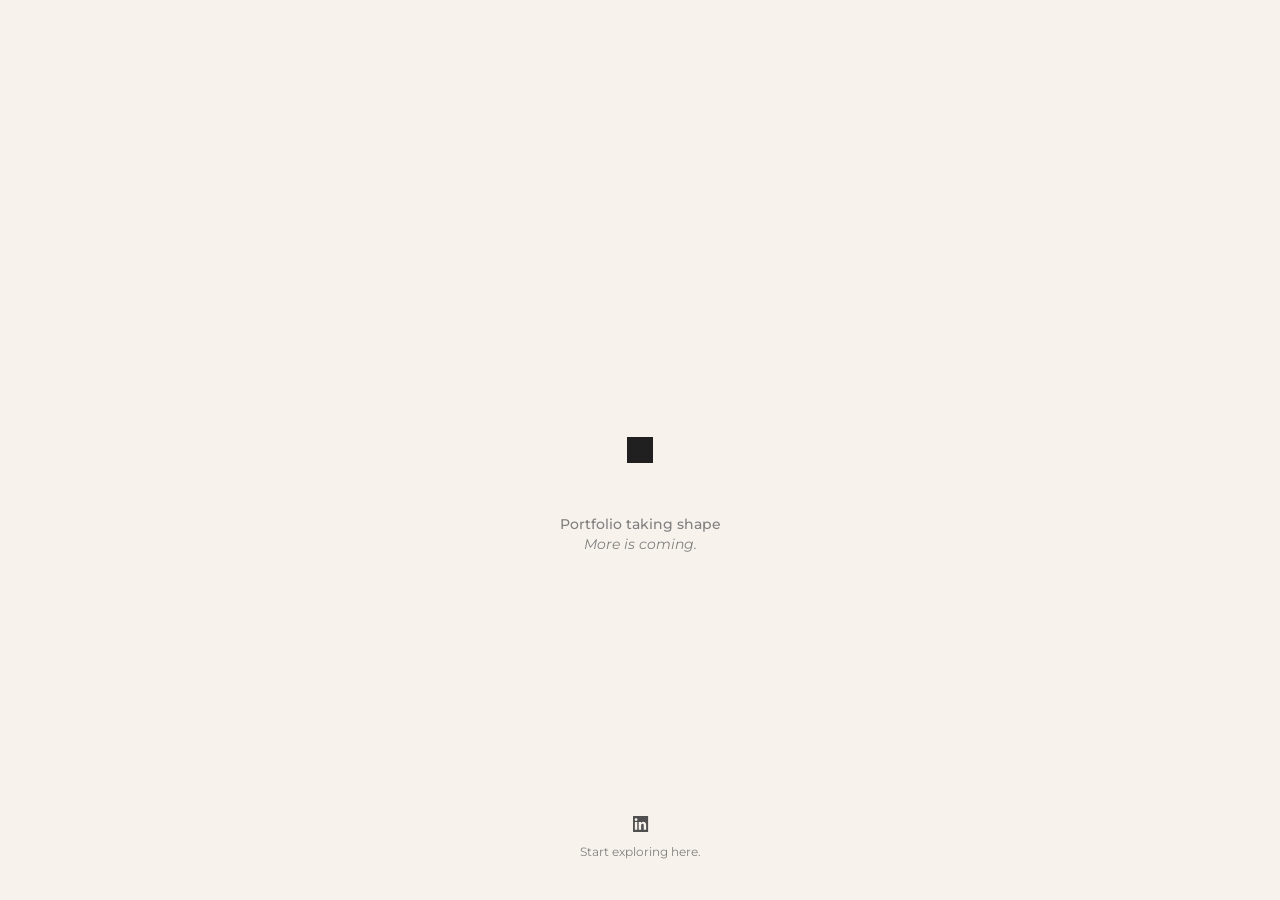
==== index.html @ 5f3ec380 "Add Google Fonts Montserrat link to coming-soon page" ====
<!doctype html>
<html lang="en">
  <head>
    <meta charset="UTF-8" />
    <meta name="viewport" content="width=device-width, initial-scale=1.0, viewport-fit=cover" />
    <meta name="theme-color" content="#f7f2ec" />
    <title>Julian Munoz</title>
    <link rel="preconnect" href="https://fonts.googleapis.com" />
    <link rel="preconnect" href="https://fonts.gstatic.com" crossorigin />
    <link
      href="https://fonts.googleapis.com/css2?family=Montserrat:ital,wght@0,400;0,500;1,400&display=swap"
      rel="stylesheet"
    />
    <link rel="icon" type="image/svg+xml" href="./assets/favicon.svg" />
    <link rel="stylesheet" href="./css/global.css" />
  </head>
  <body>
    <main class="viewport-grid" aria-label="Uploading portfolio screen">
      <section class="main-container">
        <div class="main">
          <div class="header-logo-jm-wrap">
            <img
              class="header-logo-jm"
              src="https://www.figma.com/api/mcp/asset/66b431b1-030f-46b2-b648-1cd11be5d9a1"
              alt="JM logo"
              width="80"
              height="80"
            />
            <span class="header-logo-jm-square" aria-hidden="true"></span>
          </div>
          <div class="status-text" aria-live="polite">
            <p class="status-text__primary">Portfolio taking shape</p>
            <p class="status-text__secondary">More is coming.</p>
          </div>
          <div class="cta" aria-label="Secondary call to action">
            <a
              class="button-icon-final"
              href="https://www.linkedin.com/in/jemunozhi/"
              target="_blank"
              rel="noopener noreferrer"
              data-tone="default"
              data-size="small"
              data-state="enabled"
              aria-label="Open LinkedIn profile"
            >
              <span class="button-icon-final__state-layer">
                <span class="button-icon-final__icon" aria-hidden="true">
                  <img
                    class="button-icon-final__icon-image button-icon-final__icon-image--default-dark"
                    src="./assets/social-icon_linkedin.svg"
                    alt=""
                  />
                  <img
                    class="button-icon-final__icon-image button-icon-final__icon-image--default-light"
                    src="./assets/social-icon_linkedin.svg"
                    alt=""
                  />
                  <img
                    class="button-icon-final__icon-image button-icon-final__icon-image--small-dark"
                    src="./assets/social-icon_linkedin.svg"
                    alt=""
                  />
                  <img
                    class="button-icon-final__icon-image button-icon-final__icon-image--small-light"
                    src="./assets/social-icon_linkedin.svg"
                    alt=""
                  />
                </span>
              </span>
            </a>
            <p class="cta__caption">Start exploring here.</p>
          </div>
        </div>
      </section>
    </main>
  </body>
</html>
---- css/global.css ----
:root {
  /* Figma tokens */
  /* color/background/surface/default/default */
  --color-background-surface-default-default: #f7f2ec;
  /* color/content/text/default/default */
  --color-content-text-default-default: #202020;
  /* color/content/text/default/subtle */
  --color-content-text-default-subtle: #808080;
  /* color/content/icon/default/knockout */
  --color-content-icon-default-knockout: #ffffff;

  /* viewport/typography/body/default/small/default/* */
  --viewport-typography-body-default-small-default-font-family: "Montserrat";
  --viewport-typography-body-default-small-default-font-weight: 400;
  --viewport-typography-body-default-small-default-font-size: 14px;
  --viewport-typography-body-default-small-default-line-height: 20px;
  --viewport-typography-body-default-small-default-letter-spacing: 0;

  /* spacing tokens */
  --spacing-4: 4px;
  --spacing-8: 8px;
  --spacing-24: 24px;
  --spacing-40: 40px;

  /* border tokens */
  --border-radii-full: 1000px;
  --border-radii-2xs: 8px;
  --border-radii-4xs: 4px;
  --border-weight-medium: 2px;
}

* {
  box-sizing: border-box;
}

html,
body {
  margin: 0;
  height: 100%;
  min-height: 100%;
  overflow-x: hidden;
  overflow-y: auto;
  overscroll-behavior-y: auto;
  background: var(--color-background-surface-default-default);
}

.viewport-grid {
  min-height: 100vh;
  min-height: 100dvh;
  display: flex;
  flex-direction: column;
  align-items: flex-start;
  background: var(--color-background-surface-default-default);
}

.main-container {
  width: 100%;
  height: 100vh;
  height: 100dvh;
  min-height: 100vh;
  min-height: 100dvh;
  display: flex;
  align-items: flex-start;
  justify-content: center;
  padding-inline: var(--spacing-40);
  overflow: clip;
}

.main {
  position: relative;
  min-width: 0;
  flex: 1 0 0;
  height: 100%;
  overflow: clip;
}

.header-logo-jm-wrap {
  position: absolute;
  top: 50%;
  left: 50%;
  width: 80px;
  height: 80px;
  transform: translate(-50%, -50%);
}

.header-logo-jm {
  width: 80px;
  height: 80px;
  display: block;
  opacity: 1;
  transform: scale(1);
  transition: opacity 180ms ease, transform 180ms ease;
  transform-origin: center;
  animation:
    logo-intro 700ms ease-out 0s both,
    logo-forms-to-hover 180ms ease 2.8s forwards;
}

.header-logo-jm-square {
  position: absolute;
  inset: 33.33%;
  background: var(--color-content-text-default-default);
  opacity: 0;
  transform: scale(0.6);
  transition: opacity 180ms ease, transform 180ms ease;
  transform-origin: center;
  animation:
    logo-square-to-hover 180ms ease 2.8s forwards,
    caret-blink 1s steps(1, end) 2980ms infinite;
}

@keyframes logo-intro {
  0% {
    transform: scale(0.35);
    opacity: 1;
  }

  100% {
    transform: scale(1);
    opacity: 1;
  }
}

@keyframes caret-blink {
  0%,
  49% {
    opacity: 1;
  }

  50%,
  100% {
    opacity: 0;
  }
}

@keyframes logo-forms-to-hover {
  0% {
    opacity: 1;
    transform: scale(1);
  }

  100% {
    opacity: 0;
    transform: scale(0.6);
  }
}

@keyframes logo-square-to-hover {
  0% {
    opacity: 0;
    transform: scale(0.6);
  }

  100% {
    opacity: 1;
    transform: scale(1);
  }
}

.status-text {
  position: absolute;
  top: calc(50% + 40px + var(--spacing-24));
  left: 50%;
  text-align: center;
  color: var(--color-content-text-default-subtle);
  white-space: nowrap;
  opacity: 0;
  transform: translateX(-50%) scale(0.96);
  transform-origin: center;
  animation: text-intro 280ms ease-out 700ms both;
}

.status-text__primary,
.status-text__secondary {
  margin: 0;
  font-family: var(--viewport-typography-body-default-small-default-font-family), sans-serif;
  font-size: var(--viewport-typography-body-default-small-default-font-size);
  line-height: var(--viewport-typography-body-default-small-default-line-height);
  letter-spacing: var(--viewport-typography-body-default-small-default-letter-spacing);
}

.status-text__primary {
  font-weight: 500;
}

.status-text__secondary {
  font-weight: var(--viewport-typography-body-default-small-default-font-weight);
  font-style: italic;
}

.cta {
  position: absolute;
  left: 50%;
  bottom: 40px;
  display: flex;
  flex-direction: column;
  align-items: center;
  gap: var(--spacing-8);
  border-radius: var(--border-radii-2xs);
  opacity: 0;
  transform: translate(-50%, 8px);
  animation: cta-intro 360ms ease-out 4980ms both;
}

.cta__caption {
  margin: 0;
  color: var(--color-content-text-default-subtle);
  font-family: var(--viewport-typography-body-default-small-default-font-family), sans-serif;
  font-weight: 400;
  font-size: 12px;
  line-height: 16px;
  letter-spacing: 0;
  text-align: center;
  white-space: nowrap;
}

.button-icon-final {
  position: relative;
  display: flex;
  flex-direction: column;
  align-items: flex-start;
  border: 0;
  border-radius: var(--border-radii-full);
  background: transparent;
  overflow: hidden;
  padding: 0;
  cursor: pointer;
}

.button-icon-final__state-layer {
  display: flex;
  align-items: center;
  justify-content: center;
}

.button-icon-final[data-size="default"] .button-icon-final__state-layer {
  padding: var(--spacing-4);
}

.button-icon-final[data-size="small"] .button-icon-final__state-layer {
  padding: var(--spacing-4);
}

.button-icon-final__icon {
  position: relative;
  display: block;
  flex-shrink: 0;
}

.button-icon-final[data-size="default"] .button-icon-final__icon {
  width: 34px;
  height: 34px;
}

.button-icon-final[data-size="small"] .button-icon-final__icon {
  width: 16px;
  height: 16px;
}

.button-icon-final__icon-image {
  position: absolute;
  inset: 0;
  width: 100%;
  height: 100%;
  display: none;
}

.button-icon-final:is([data-state="pressed"], [data-state="active"], [data-state="enabled"]:active)
  .button-icon-final__icon-image {
  /* social-icon_linkedin.svg base fill is dark (#505050), force knockout in pressed state */
  filter: brightness(0) saturate(100%) invert(100%);
}

.button-icon-final[data-tone="default"]:is([data-state="active"], [data-state="pressed"]) {
  background: #3e3d3b;
}

.button-icon-final[data-tone="inverse"]:is([data-state="active"], [data-state="pressed"]) {
  background: #fff;
}

.button-icon-final:is([data-state="disabled"], :disabled, [aria-disabled="true"]) {
  opacity: 0.2;
  cursor: default;
  pointer-events: none;
}

.button-icon-final[data-tone="default"][data-state="hovered"] .button-icon-final__state-layer {
  background: rgb(32 32 32 / 8%);
}

.button-icon-final[data-tone="default"][data-state="focused"] .button-icon-final__state-layer {
  background: rgb(32 32 32 / 12%);
}

.button-icon-final[data-tone="inverse"][data-state="hovered"] .button-icon-final__state-layer {
  background: rgb(207 207 207 / 8%);
}

.button-icon-final[data-tone="inverse"][data-state="focused"] .button-icon-final__state-layer {
  background: rgb(207 207 207 / 12%);
}

.button-icon-final[data-state="enabled"][data-tone="default"]:hover .button-icon-final__state-layer {
  background: rgb(32 32 32 / 8%);
}

.button-icon-final[data-state="enabled"][data-tone="default"]:focus-visible .button-icon-final__state-layer {
  background: rgb(32 32 32 / 12%);
}

.button-icon-final[data-state="enabled"][data-tone="inverse"]:hover .button-icon-final__state-layer {
  background: rgb(207 207 207 / 8%);
}

.button-icon-final[data-state="enabled"][data-tone="inverse"]:focus-visible .button-icon-final__state-layer {
  background: rgb(207 207 207 / 12%);
}

.button-icon-final[data-tone="default"][data-state="focused"][data-size="default"] {
  border: var(--border-weight-medium) solid #707070;
}

.button-icon-final[data-tone="inverse"][data-state="focused"][data-size="default"] {
  border: var(--border-weight-medium) solid #fff;
}

.button-icon-final[data-tone="default"][data-state="focused"][data-size="small"] {
  border: 1.5px solid #707070;
}

.button-icon-final[data-tone="inverse"][data-state="focused"][data-size="small"] {
  border: 1.5px solid #fff;
}

.button-icon-final[data-state="enabled"][data-tone="default"][data-size="default"]:focus-visible {
  border: var(--border-weight-medium) solid #707070;
}

.button-icon-final[data-state="enabled"][data-tone="inverse"][data-size="default"]:focus-visible {
  border: var(--border-weight-medium) solid #fff;
}

.button-icon-final[data-state="enabled"][data-tone="default"][data-size="small"]:focus-visible {
  border: 1.5px solid #707070;
}

.button-icon-final[data-state="enabled"][data-tone="inverse"][data-size="small"]:focus-visible {
  border: 1.5px solid #fff;
}

.button-icon-final[data-state="enabled"][data-tone="default"]:active {
  background: #3e3d3b;
}

.button-icon-final[data-state="enabled"][data-tone="inverse"]:active {
  background: #fff;
}

.button-icon-final[data-size="default"]:is(
    [data-tone="default"][data-state="enabled"],
    [data-tone="default"][data-state="hovered"],
    [data-tone="default"][data-state="focused"],
    [data-tone="default"][data-state="disabled"],
    [data-tone="inverse"][data-state="active"],
    [data-tone="inverse"][data-state="pressed"]
  )
  .button-icon-final__icon-image--default-dark {
  display: block;
}

.button-icon-final[data-size="default"]:is(
    [data-tone="default"][data-state="active"],
    [data-tone="default"][data-state="pressed"],
    [data-tone="inverse"][data-state="enabled"],
    [data-tone="inverse"][data-state="hovered"],
    [data-tone="inverse"][data-state="focused"],
    [data-tone="inverse"][data-state="disabled"]
  )
  .button-icon-final__icon-image--default-light {
  display: block;
}

.button-icon-final[data-size="small"]:is(
    [data-tone="default"][data-state="enabled"],
    [data-tone="default"][data-state="hovered"],
    [data-tone="default"][data-state="focused"],
    [data-tone="default"][data-state="disabled"],
    [data-tone="inverse"][data-state="active"],
    [data-tone="inverse"][data-state="pressed"]
  )
  .button-icon-final__icon-image--small-dark {
  display: block;
}

.button-icon-final[data-size="small"]:is(
    [data-tone="default"][data-state="active"],
    [data-tone="default"][data-state="pressed"],
    [data-tone="inverse"][data-state="enabled"],
    [data-tone="inverse"][data-state="hovered"],
    [data-tone="inverse"][data-state="focused"],
    [data-tone="inverse"][data-state="disabled"]
  )
  .button-icon-final__icon-image--small-light {
  display: block;
}

.button-icon-final[data-state="enabled"][data-size="default"][data-tone="default"]:active .button-icon-final__icon-image--default-dark,
.button-icon-final[data-state="enabled"][data-size="default"][data-tone="inverse"]:active .button-icon-final__icon-image--default-light,
.button-icon-final[data-state="enabled"][data-size="small"][data-tone="default"]:active .button-icon-final__icon-image--small-dark,
.button-icon-final[data-state="enabled"][data-size="small"][data-tone="inverse"]:active .button-icon-final__icon-image--small-light {
  display: none;
}

.button-icon-final[data-state="enabled"][data-size="default"][data-tone="default"]:active .button-icon-final__icon-image--default-light,
.button-icon-final[data-state="enabled"][data-size="default"][data-tone="inverse"]:active .button-icon-final__icon-image--default-dark,
.button-icon-final[data-state="enabled"][data-size="small"][data-tone="default"]:active .button-icon-final__icon-image--small-light,
.button-icon-final[data-state="enabled"][data-size="small"][data-tone="inverse"]:active .button-icon-final__icon-image--small-dark {
  display: block;
}

.ellipsis {
  display: none;
}

.ellipsis span {
  opacity: 0;
  animation: ellipsis-dot 1.2s infinite;
}

.ellipsis span:nth-child(1) {
  animation-delay: 0s;
}

.ellipsis span:nth-child(2) {
  animation-delay: 0.2s;
}

.ellipsis span:nth-child(3) {
  animation-delay: 0.4s;
}

@keyframes ellipsis-dot {
  0%,
  20% {
    opacity: 0;
  }

  40%,
  100% {
    opacity: 1;
  }
}

@keyframes text-intro {
  0% {
    opacity: 0;
    transform: translateX(-50%) scale(0.96);
  }

  100% {
    opacity: 1;
    transform: translateX(-50%) scale(1);
  }
}

@keyframes cta-intro {
  0% {
    opacity: 0;
    transform: translate(-50%, 8px);
  }

  100% {
    opacity: 1;
    transform: translate(-50%, 0);
  }
}

/* laptop (1439px - 1240px) */
@media (min-width: 1240px) and (max-width: 1439px) {
  .main-container {
    padding-inline: 36px;
  }
}

/* tablet-lg (1239px - 905px) */
@media (min-width: 905px) and (max-width: 1239px) {
  .main-container {
    padding-inline: 32px;
  }
}

/* tablet-sm (904px - 600px) */
@media (min-width: 600px) and (max-width: 904px) {
  .main-container {
    padding-inline: 24px;
  }
}

/* mobile (599px - 0px) */
@media (max-width: 599px) {
  .main-container {
    padding-inline: 16px;
  }

  .status-text {
    font-size: 13px;
    line-height: 18px;
  }
}
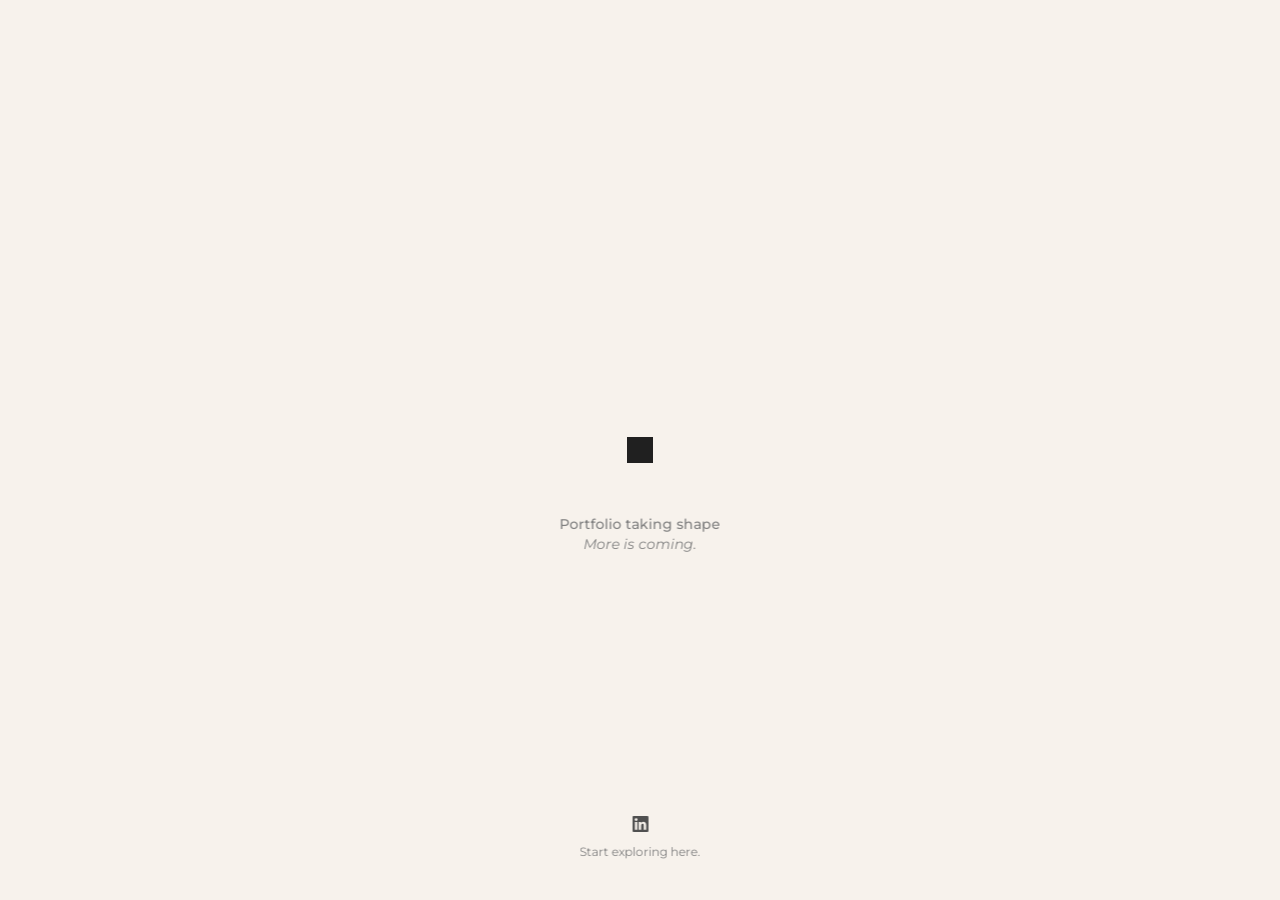
==== commit 076ba59a: "fix text jumping" ====
--- a/index.html
+++ b/index.html
@@ -8,7 +8,7 @@
     <link rel="preconnect" href="https://fonts.googleapis.com" />
     <link rel="preconnect" href="https://fonts.gstatic.com" crossorigin />
     <link
-      href="https://fonts.googleapis.com/css2?family=Montserrat:ital,wght@0,400;0,500;1,400&display=swap"
+      href="https://fonts.googleapis.com/css2?family=Montserrat:ital,wght@0,400;0,500;1,400&display=block"
       rel="stylesheet"
     />
     <link rel="icon" type="image/svg+xml" href="./assets/favicon.svg" />
--- a/css/global.css
+++ b/css/global.css
@@ -165,8 +165,9 @@
   color: var(--color-content-text-default-subtle);
   white-space: nowrap;
   opacity: 0;
-  transform: translateX(-50%) scale(0.96);
+  transform: translateX(-50%) scale(1);
   transform-origin: center;
+  will-change: transform, opacity;
   animation: text-intro 280ms ease-out 700ms both;
 }
 
@@ -198,7 +199,8 @@
   gap: var(--spacing-8);
   border-radius: var(--border-radii-2xs);
   opacity: 0;
-  transform: translate(-50%, 8px);
+  transform: translate(-50%, 0);
+  will-change: transform, opacity;
   animation: cta-intro 360ms ease-out 4980ms both;
 }
 
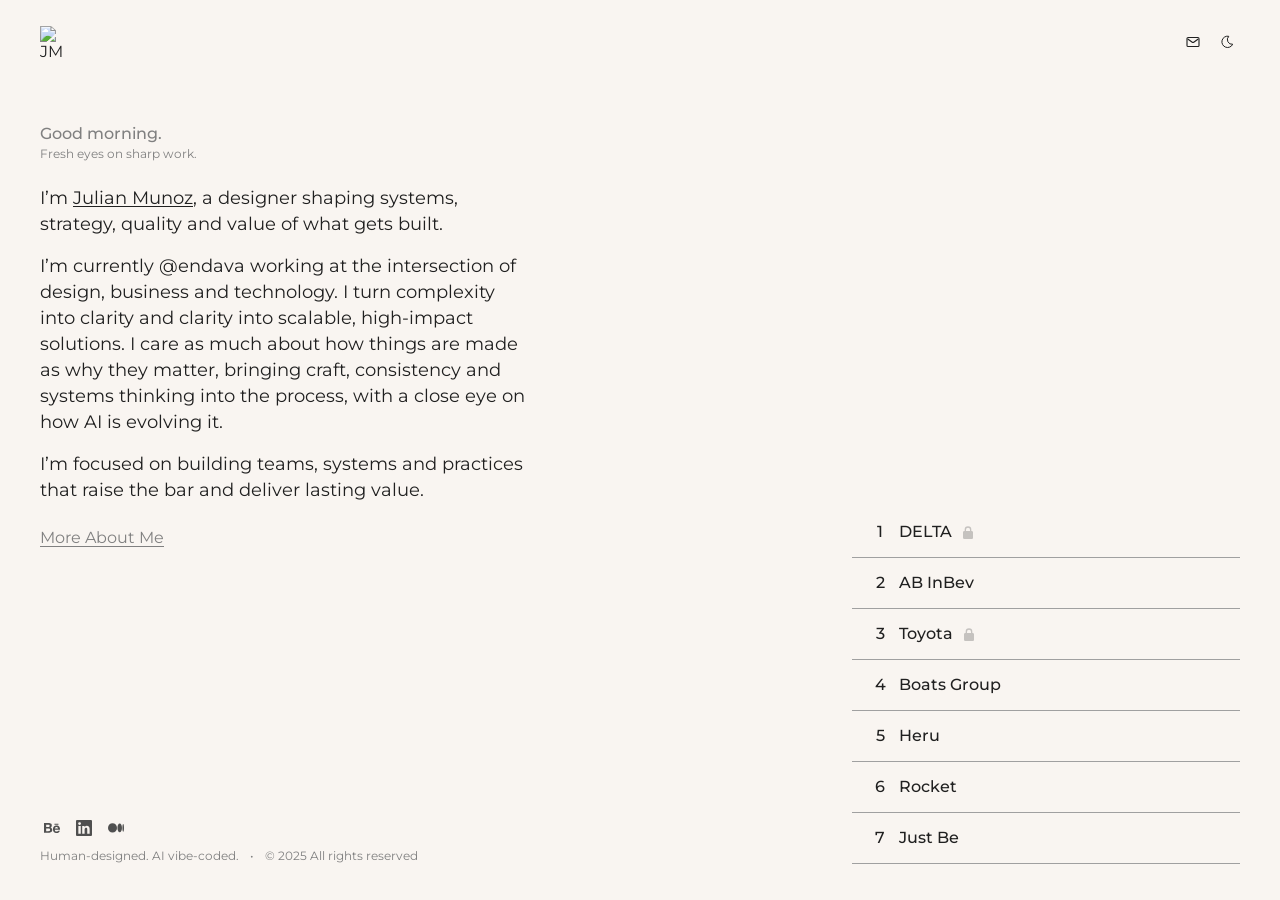
==== commit 8bd5a4b9: "Refine homepage project-item states and Delta hover interaction" ====
--- a/index.html
+++ b/index.html
@@ -3,75 +3,127 @@
   <head>
     <meta charset="UTF-8" />
     <meta name="viewport" content="width=device-width, initial-scale=1.0, viewport-fit=cover" />
-    <meta name="theme-color" content="#f7f2ec" />
+    <meta name="theme-color" content="#f9f5f1" />
     <title>Julian Munoz</title>
     <link rel="preconnect" href="https://fonts.googleapis.com" />
     <link rel="preconnect" href="https://fonts.gstatic.com" crossorigin />
     <link
-      href="https://fonts.googleapis.com/css2?family=Montserrat:ital,wght@0,400;0,500;1,400&display=block"
+      href="https://fonts.googleapis.com/css2?family=Montserrat:ital,wght@0,400;0,500;1,400&display=swap"
       rel="stylesheet"
     />
     <link rel="icon" type="image/svg+xml" href="./assets/favicon.svg" />
     <link rel="stylesheet" href="./css/global.css" />
+    <link rel="stylesheet" href="./css/home.css" />
   </head>
-  <body>
-    <main class="viewport-grid" aria-label="Uploading portfolio screen">
-      <section class="main-container">
-        <div class="main">
-          <div class="header-logo-jm-wrap">
+  <body class="home-body">
+    <main class="home-page" aria-label="Portfolio homepage">
+      <section class="home-shell">
+        <header class="home-header" aria-label="Main header">
+          <a class="home-brand" href="./index.html" aria-label="Julian Munoz home">
             <img
-              class="header-logo-jm"
-              src="https://www.figma.com/api/mcp/asset/66b431b1-030f-46b2-b648-1cd11be5d9a1"
+              class="home-brand__logo"
+              src="https://www.figma.com/api/mcp/asset/d47eb65e-fcda-479e-8f67-1a8ba6a85bde"
               alt="JM logo"
-              width="80"
-              height="80"
+              width="32"
+              height="32"
             />
-            <span class="header-logo-jm-square" aria-hidden="true"></span>
+          </a>
+          <div class="home-header__actions" aria-label="Quick actions">
+            <button class="icon-button icon-button--mail" type="button" aria-label="Email">
+              <svg viewBox="0 0 24 24" fill="none" aria-hidden="true">
+                <path
+                  d="M4 7.5A1.5 1.5 0 0 1 5.5 6h13A1.5 1.5 0 0 1 20 7.5v9A1.5 1.5 0 0 1 18.5 18h-13A1.5 1.5 0 0 1 4 16.5v-9Z"
+                  stroke="currentColor"
+                  stroke-width="1.5"
+                />
+                <path
+                  d="m5 8 6.03 4.26a1.67 1.67 0 0 0 1.94 0L19 8"
+                  stroke="currentColor"
+                  stroke-width="1.5"
+                />
+              </svg>
+            </button>
+            <button class="icon-button icon-button--theme" type="button" aria-label="Theme">
+              <svg viewBox="0 0 24 24" fill="none" aria-hidden="true">
+                <path
+                  d="M14.64 3.45a8.5 8.5 0 1 0 5.91 11.91A7 7 0 0 1 14.64 3.45Z"
+                  stroke="currentColor"
+                  stroke-width="1.5"
+                />
+              </svg>
+            </button>
           </div>
-          <div class="status-text" aria-live="polite">
-            <p class="status-text__primary">Portfolio taking shape</p>
-            <p class="status-text__secondary">More is coming.</p>
-          </div>
-          <div class="cta" aria-label="Secondary call to action">
-            <a
-              class="button-icon-final"
-              href="https://www.linkedin.com/in/jemunozhi/"
-              target="_blank"
-              rel="noopener noreferrer"
-              data-tone="default"
-              data-size="small"
-              data-state="enabled"
-              aria-label="Open LinkedIn profile"
-            >
-              <span class="button-icon-final__state-layer">
-                <span class="button-icon-final__icon" aria-hidden="true">
-                  <img
-                    class="button-icon-final__icon-image button-icon-final__icon-image--default-dark"
-                    src="./assets/social-icon_linkedin.svg"
-                    alt=""
-                  />
-                  <img
-                    class="button-icon-final__icon-image button-icon-final__icon-image--default-light"
-                    src="./assets/social-icon_linkedin.svg"
-                    alt=""
-                  />
-                  <img
-                    class="button-icon-final__icon-image button-icon-final__icon-image--small-dark"
-                    src="./assets/social-icon_linkedin.svg"
-                    alt=""
-                  />
-                  <img
-                    class="button-icon-final__icon-image button-icon-final__icon-image--small-light"
-                    src="./assets/social-icon_linkedin.svg"
-                    alt=""
-                  />
-                </span>
-              </span>
-            </a>
-            <p class="cta__caption">Start exploring here.</p>
-          </div>
+        </header>
+
+        <div class="home-grid">
+          <section class="home-about" aria-label="About Julian Munoz">
+            <div class="greeting-message">
+              <p class="greeting-message__title">Good morning.</p>
+              <p class="greeting-message__subtitle">Fresh eyes on sharp work.</p>
+            </div>
+
+            <div class="home-description">
+              <p>
+                I’m <span class="home-description__name">Julian Munoz</span>, a designer shaping systems,
+                strategy, quality and value of what gets built.
+              </p>
+              <p>
+                I’m currently @endava working at the intersection of design, business and technology. I turn
+                complexity into clarity and clarity into scalable, high-impact solutions. I care as much about how
+                things are made as why they matter, bringing craft, consistency and systems thinking into the process,
+                with a close eye on how AI is evolving it.
+              </p>
+              <p>
+                I’m focused on building teams, systems and practices that raise the bar and deliver lasting value.
+              </p>
+            </div>
+
+            <a class="more-about-link" href="#" aria-label="More about me">More About Me</a>
+          </section>
+
+          <section class="home-projects" aria-label="Case studies">
+            <ol class="project-list" id="project-list"></ol>
+          </section>
+
+          <footer class="home-footer" aria-label="Footer">
+            <div class="home-footer__icons" aria-label="Social links">
+              <a
+                class="icon-button icon-button--social"
+                href="https://www.behance.net/jemunozhi"
+                aria-label="Behance"
+                target="_blank"
+                rel="noopener noreferrer"
+              >
+                <img src="./assets/images/home/social-icon_behance.svg" alt="" aria-hidden="true" />
+              </a>
+
+              <a
+                class="icon-button icon-button--social"
+                href="https://www.linkedin.com/in/jemunozhi/"
+                aria-label="LinkedIn"
+                target="_blank"
+                rel="noopener noreferrer"
+              >
+                <img src="./assets/images/home/social-icon_linkedin.svg" alt="" aria-hidden="true" />
+              </a>
+
+              <a
+                class="icon-button icon-button--social"
+                href="https://medium.com/@jemunozhi"
+                aria-label="Medium"
+                target="_blank"
+                rel="noopener noreferrer"
+              >
+                <img src="./assets/images/home/social-icon_medium.svg" alt="" aria-hidden="true" />
+              </a>
+            </div>
+
+            <p class="home-footer__meta">Human-designed. AI vibe-coded. <span aria-hidden="true">•</span> © 2025 All rights reserved</p>
+          </footer>
         </div>
       </section>
     </main>
+    <script src="./data/projects.js"></script>
+    <script src="./js/home.js"></script>
   </body>
 </html>
--- a/css/home.css
+++ b/css/home.css
@@ -0,0 +1,511 @@
+:root {
+  --color-background-container-default-default: #f9f5f1;
+  --color-border-default-default-subtle: #a0a0a0;
+  --color-content-icon-default-default: #202020;
+  --color-content-icon-default-subtle: #505050;
+
+  --spacing-12: 12px;
+  --spacing-16: 16px;
+  --spacing-32: 32px;
+
+  --viewport-typography-body-default-medium-prominent-font-family: "Montserrat";
+  --viewport-typography-body-default-medium-prominent-font-weight: 500;
+  --viewport-typography-body-default-medium-prominent-font-size: 16px;
+  --viewport-typography-body-default-medium-prominent-line-height: 24px;
+  --viewport-typography-body-default-medium-prominent-letter-spacing: 0;
+
+  --viewport-typography-body-default-medium-default-font-family: "Montserrat";
+  --viewport-typography-body-default-medium-default-font-weight: 400;
+  --viewport-typography-body-default-medium-default-font-size: 16px;
+  --viewport-typography-body-default-medium-default-line-height: 24px;
+  --viewport-typography-body-default-medium-default-letter-spacing: 0;
+
+  --viewport-typography-body-default-large-default-font-family: "Montserrat";
+  --viewport-typography-body-default-large-default-font-weight: 400;
+  --viewport-typography-body-default-large-default-font-size: 18px;
+  --viewport-typography-body-default-large-default-line-height: 26px;
+  --viewport-typography-body-default-large-default-letter-spacing: 0;
+
+  --viewport-typography-label-medium-default-font-family: "Montserrat";
+  --viewport-typography-label-medium-default-font-weight: 400;
+  --viewport-typography-label-medium-default-font-size: 12px;
+  --viewport-typography-label-medium-default-line-height: 16px;
+  --viewport-typography-label-medium-default-letter-spacing: 0;
+
+  --viewport-typography-caption-medium-default-font-family: "Montserrat";
+  --viewport-typography-caption-medium-default-font-weight: 400;
+  --viewport-typography-caption-medium-default-font-size: 12px;
+  --viewport-typography-caption-medium-default-line-height: 16px;
+  --viewport-typography-caption-medium-default-letter-spacing: 0;
+}
+
+.home-body {
+  margin: 0;
+  min-height: 100vh;
+  position: relative;
+  isolation: isolate;
+  background: var(--color-background-container-default-default);
+  color: var(--color-content-text-default-default);
+  font-family: var(--viewport-typography-body-default-medium-default-font-family), sans-serif;
+}
+
+.home-page {
+  position: relative;
+  z-index: 1;
+  width: 100%;
+  min-height: 100vh;
+  background: transparent;
+}
+
+.home-shell {
+  display: flex;
+  flex-direction: column;
+  gap: var(--spacing-16);
+  width: 100%;
+  min-height: 100vh;
+  height: auto;
+  padding: var(--spacing-16) var(--spacing-40) 0;
+  overflow: visible;
+}
+
+.home-header {
+  display: flex;
+  align-items: center;
+  justify-content: space-between;
+  width: 100%;
+  padding-block: var(--spacing-12);
+}
+
+.home-brand {
+  display: inline-flex;
+  width: 32px;
+  height: 32px;
+  color: inherit;
+}
+
+.home-brand__logo {
+  display: block;
+  width: 100%;
+  height: 100%;
+}
+
+.home-header__actions {
+  display: inline-flex;
+  align-items: center;
+  gap: var(--spacing-8);
+}
+
+.icon-button {
+  display: inline-flex;
+  align-items: center;
+  justify-content: center;
+  width: 26px;
+  height: 26px;
+  padding: var(--spacing-4);
+  border: 0;
+  border-radius: var(--border-radii-full);
+  background: transparent;
+  color: var(--color-content-icon-default-default);
+  text-decoration: none;
+  cursor: pointer;
+  transition: background-color 140ms ease;
+}
+
+.icon-button:hover {
+  background: rgb(32 32 32 / 8%);
+}
+
+.icon-button:focus-visible {
+  outline: 1.5px solid #707070;
+  outline-offset: 2px;
+}
+
+.icon-button:active {
+  background: rgb(32 32 32 / 12%);
+}
+
+.icon-button svg,
+.icon-button img {
+  display: block;
+  width: 100%;
+  height: 100%;
+}
+
+.icon-button--mail svg {
+  width: 18px;
+  height: 18px;
+}
+
+.icon-button--theme svg {
+  width: 16px;
+  height: 16px;
+}
+
+.home-footer .icon-button--social {
+  width: 24px;
+  height: 24px;
+}
+
+.home-footer .icon-button--social svg,
+.home-footer .icon-button--social img {
+  width: 16px;
+  height: 16px;
+}
+
+.home-grid {
+  flex: 1 0 0;
+  min-height: 0;
+  display: grid;
+  grid-template-columns: repeat(12, minmax(0, 1fr));
+  grid-template-rows: auto auto;
+  align-content: space-between;
+  gap: var(--spacing-24);
+  padding-block: var(--spacing-40);
+  overflow: visible;
+}
+
+.home-about {
+  grid-column: 1 / span 5;
+  grid-row: 1;
+  display: flex;
+  flex-direction: column;
+  gap: var(--spacing-32);
+}
+
+.home-body--delta-thumbnail-visible .home-about {
+  opacity: 0;
+  visibility: hidden;
+  pointer-events: none;
+}
+
+.greeting-message {
+  color: var(--color-content-text-default-subtle);
+}
+
+.greeting-message__title,
+.greeting-message__subtitle {
+  margin: 0;
+}
+
+.greeting-message__title {
+  font-family: var(--viewport-typography-body-default-medium-prominent-font-family), sans-serif;
+  font-weight: var(--viewport-typography-body-default-medium-prominent-font-weight);
+  font-size: var(--viewport-typography-body-default-medium-prominent-font-size);
+  line-height: var(--viewport-typography-body-default-medium-prominent-line-height);
+  letter-spacing: var(--viewport-typography-body-default-medium-prominent-letter-spacing);
+}
+
+.greeting-message__subtitle {
+  font-family: var(--viewport-typography-label-medium-default-font-family), sans-serif;
+  font-weight: var(--viewport-typography-label-medium-default-font-weight);
+  font-size: var(--viewport-typography-label-medium-default-font-size);
+  line-height: var(--viewport-typography-label-medium-default-line-height);
+  letter-spacing: var(--viewport-typography-label-medium-default-letter-spacing);
+}
+
+.home-description {
+  display: flex;
+  flex-direction: column;
+  gap: var(--spacing-16);
+  color: var(--color-content-text-default-default);
+}
+
+.home-description p {
+  margin: 0;
+  font-family: var(--viewport-typography-body-default-large-default-font-family), sans-serif;
+  font-weight: var(--viewport-typography-body-default-large-default-font-weight);
+  font-size: var(--viewport-typography-body-default-large-default-font-size);
+  line-height: var(--viewport-typography-body-default-large-default-line-height);
+  letter-spacing: var(--viewport-typography-body-default-large-default-letter-spacing);
+}
+
+.home-description__name {
+  text-decoration: underline;
+  text-underline-offset: 2px;
+}
+
+.more-about-link {
+  width: fit-content;
+  font-family: var(--viewport-typography-body-default-medium-default-font-family), sans-serif;
+  font-weight: var(--viewport-typography-body-default-medium-default-font-weight);
+  font-size: var(--viewport-typography-body-default-medium-default-font-size);
+  line-height: var(--viewport-typography-body-default-medium-default-line-height);
+  letter-spacing: var(--viewport-typography-body-default-medium-default-letter-spacing);
+  color: var(--color-content-text-default-subtle);
+  text-decoration: underline;
+  text-underline-offset: 3px;
+}
+
+.home-projects {
+  grid-column: 9 / span 4;
+  grid-row: 2;
+  align-self: end;
+}
+
+.project-list {
+  margin: 0;
+  padding: 0;
+  list-style: none;
+}
+
+.project-item {
+  border-bottom: 1px solid var(--color-border-default-default-subtle);
+  transition: border-color 140ms ease, opacity 140ms ease;
+}
+
+.project-list:has(.project-item__link:hover) .project-item:not(:has(.project-item__link:hover)) {
+  opacity: 0.5;
+}
+
+.project-item:has(.project-item__link:is(:hover, :focus-visible, :active)) {
+  border-bottom-color: transparent;
+}
+
+.project-item:has(+ .project-item .project-item__link:is(:hover, :focus-visible, :active)) {
+  border-bottom-color: transparent;
+}
+
+.project-item__link {
+  position: relative;
+  display: inline-flex;
+  align-items: center;
+  gap: var(--spacing-8);
+  width: 100%;
+  padding: var(--spacing-12) var(--spacing-8);
+  border: 1px solid transparent;
+  border-radius: var(--border-radii-full);
+  color: var(--color-content-text-default-default);
+  text-decoration: none;
+  transition:
+    padding 140ms ease,
+    gap 140ms ease,
+    background-color 140ms ease,
+    border-color 140ms ease,
+    box-shadow 140ms ease,
+    backdrop-filter 140ms ease;
+}
+
+.project-item__lead,
+.project-item__index,
+.project-item__name {
+  font-family: var(--viewport-typography-body-default-medium-prominent-font-family), sans-serif;
+  font-weight: var(--viewport-typography-body-default-medium-prominent-font-weight);
+  font-size: var(--viewport-typography-body-default-medium-prominent-font-size);
+  line-height: var(--viewport-typography-body-default-medium-prominent-line-height);
+  letter-spacing: var(--viewport-typography-body-default-medium-prominent-letter-spacing);
+}
+
+.project-item__lead {
+  display: inline-flex;
+  align-items: center;
+  justify-content: center;
+  width: 0;
+  opacity: 0;
+  overflow: hidden;
+  transform: translateX(-2px);
+  transition: width 140ms ease, opacity 140ms ease, transform 140ms ease;
+}
+
+.project-item__lead-icon {
+  width: 16px;
+  height: 16px;
+  display: block;
+  flex: 0 0 16px;
+}
+
+.project-item__index {
+  width: 22px;
+  text-align: center;
+  opacity: 1;
+  margin-right: 0;
+  transition: width 140ms ease, opacity 140ms ease, margin-right 140ms ease;
+}
+
+.project-item__link:is(:hover, :focus-visible, :active) {
+  padding-left: var(--spacing-32);
+}
+
+.project-item__link:hover {
+  border-color: transparent;
+  border-bottom-color: var(--color-border-default-default-subtle);
+  background: rgb(32 32 32 / 8%);
+  backdrop-filter: blur(4px);
+  box-shadow:
+    0 1px 2px rgb(0 0 0 / 30%),
+    0 2px 6px rgb(0 0 0 / 15%);
+}
+
+.project-item__link:focus-visible {
+  outline: none;
+  border-color: var(--color-border-default-default-subtle);
+  background: rgb(32 32 32 / 8%);
+  backdrop-filter: blur(3px);
+  box-shadow:
+    0 1px 2px rgb(0 0 0 / 30%),
+    0 2px 6px rgb(0 0 0 / 15%);
+}
+
+.project-item__link:active {
+  border-color: transparent;
+  border-bottom-color: var(--color-border-default-default-subtle);
+  background: rgb(32 32 32 / 12%);
+  backdrop-filter: blur(4px);
+  box-shadow:
+    0 1px 2px rgb(0 0 0 / 30%),
+    0 1px 3px rgb(0 0 0 / 15%);
+}
+
+.project-item__link:is(:hover, :focus-visible, :active) .project-item__lead {
+  width: 16px;
+  opacity: 1;
+  transform: translateX(0);
+}
+
+.project-item__link:is(:hover, :focus-visible, :active) .project-item__index {
+  width: 0;
+  opacity: 0;
+  margin-right: calc(var(--spacing-8) * -1);
+}
+
+.project-item__lock {
+  margin-left: 0;
+  width: 16px;
+  height: 16px;
+  opacity: 0.3;
+  color: var(--color-content-icon-default-subtle);
+}
+
+.home-body--delta-thumbnail-visible .project-item {
+  border-bottom-color: var(--color-content-icon-default-knockout);
+}
+
+.home-body--delta-thumbnail-visible .project-item__link {
+  color: var(--color-content-icon-default-knockout);
+}
+
+.home-body--delta-thumbnail-visible .project-item__link:hover {
+  border-color: transparent;
+  border-bottom-color: var(--color-content-icon-default-knockout);
+  background: rgb(207 207 207 / 8%);
+  box-shadow:
+    0 1px 2px rgb(255 255 255 / 30%),
+    0 2px 6px rgb(255 255 255 / 15%);
+}
+
+.home-body--delta-thumbnail-visible .project-item__link:focus-visible {
+  border-color: var(--color-content-icon-default-knockout);
+  background: rgb(207 207 207 / 16%);
+  box-shadow:
+    0 1px 2px rgb(255 255 255 / 30%),
+    0 2px 6px rgb(255 255 255 / 15%);
+}
+
+.home-body--delta-thumbnail-visible .project-item__link:active {
+  border-color: transparent;
+  border-bottom-color: var(--color-content-icon-default-knockout);
+  background: rgb(207 207 207 / 12%);
+  box-shadow:
+    0 1px 2px rgb(255 255 255 / 30%),
+    0 1px 3px rgb(255 255 255 / 15%);
+}
+
+.home-body--delta-thumbnail-visible .project-item__lock {
+  color: var(--color-content-icon-default-knockout);
+}
+
+.project-thumbnail--delta {
+  position: fixed;
+  left: 50%;
+  top: 50%;
+  bottom: auto;
+  width: 100vw;
+  max-width: none;
+  height: auto;
+  opacity: 0;
+  pointer-events: none;
+  transform: translate(-50%, calc(-50% + 24px));
+  transform-origin: center center;
+  transition:
+    transform 360ms cubic-bezier(0.22, 1, 0.36, 1),
+    opacity 220ms ease;
+  will-change: transform, opacity;
+  z-index: 0;
+}
+
+.home-body--delta-thumbnail-visible .project-thumbnail--delta {
+  opacity: 1;
+  transform: translate(-50%, -50%);
+}
+
+@media (prefers-reduced-motion: reduce) {
+  .project-thumbnail--delta {
+    transition: none;
+  }
+}
+
+.home-footer {
+  grid-column: 1 / span 4;
+  grid-row: 2;
+  align-self: end;
+  min-width: 0;
+  display: flex;
+  flex-direction: column;
+  gap: var(--spacing-8);
+}
+
+.home-footer__icons {
+  display: inline-flex;
+  align-items: center;
+  gap: var(--spacing-8);
+}
+
+.home-footer__meta {
+  margin: 0;
+  white-space: normal;
+  overflow-wrap: anywhere;
+  color: var(--color-content-text-default-subtle);
+  font-family: var(--viewport-typography-caption-medium-default-font-family), sans-serif;
+  font-weight: var(--viewport-typography-caption-medium-default-font-weight);
+  font-size: var(--viewport-typography-caption-medium-default-font-size);
+  line-height: var(--viewport-typography-caption-medium-default-line-height);
+  letter-spacing: var(--viewport-typography-caption-medium-default-letter-spacing);
+}
+
+.home-footer__meta span {
+  margin-inline: var(--spacing-8);
+}
+
+@media (min-width: 1024px) {
+  .home-body {
+    height: 100vh;
+    height: 100dvh;
+    min-height: 100vh;
+    min-height: 100dvh;
+    overflow: hidden;
+  }
+
+  .home-page,
+  .home-shell {
+    height: 100%;
+    min-height: 0;
+  }
+
+  .home-shell {
+    padding-top: clamp(8px, 1.5vh, 16px);
+  }
+
+  .home-grid {
+    grid-template-rows: minmax(0, 1fr) auto;
+    align-content: stretch;
+    gap: clamp(12px, 2vh, 24px);
+    padding-block: clamp(16px, 4vh, 40px);
+  }
+
+  .home-about {
+    gap: clamp(16px, 2.6vh, 32px);
+  }
+
+  .home-description {
+    gap: clamp(8px, 1.8vh, 16px);
+  }
+}
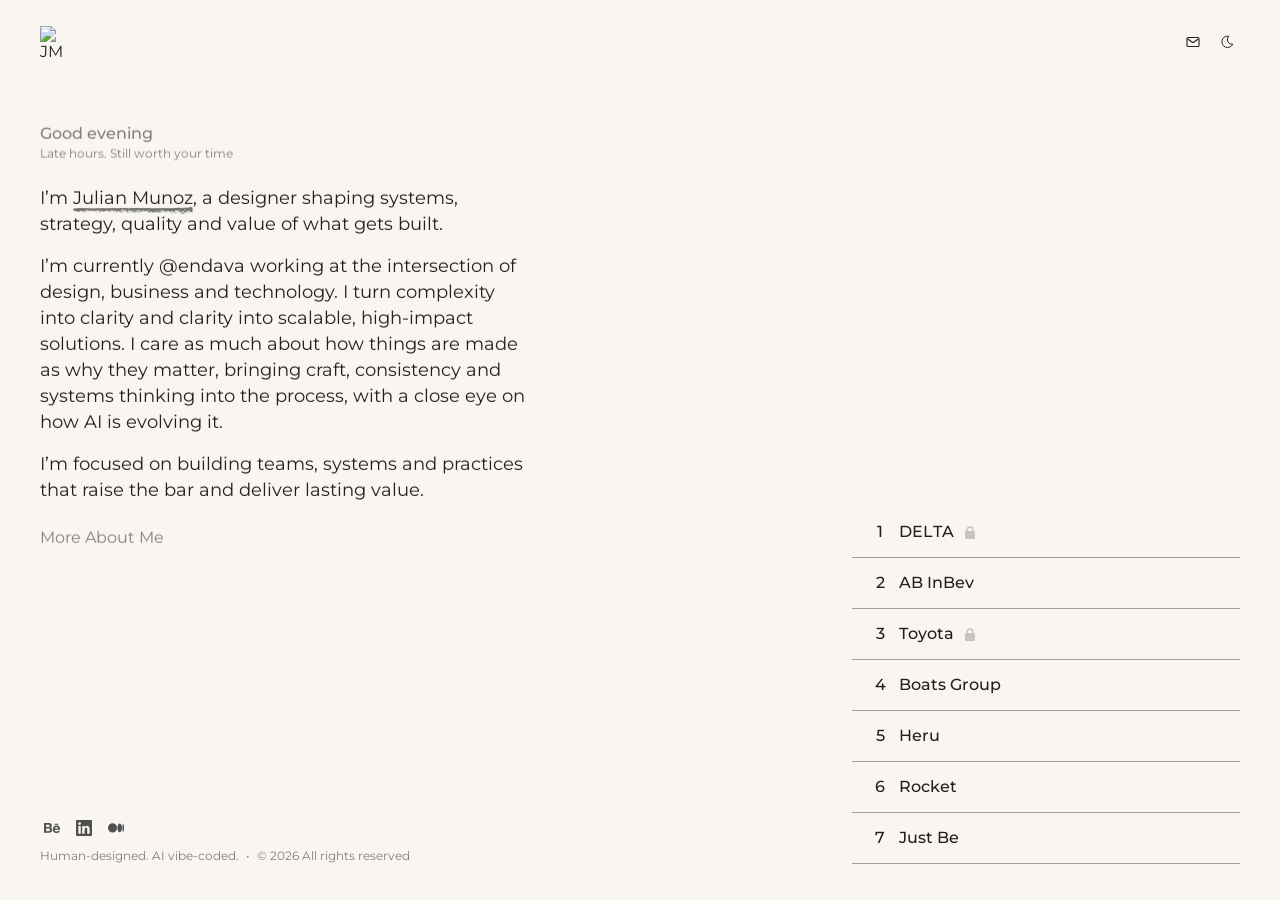
==== commit bb59c7c1: "refine text animation, cursor and background images" ====
--- a/index.html
+++ b/index.html
@@ -11,14 +11,14 @@
       href="https://fonts.googleapis.com/css2?family=Montserrat:ital,wght@0,400;0,500;1,400&display=swap"
       rel="stylesheet"
     />
-    <link rel="icon" type="image/svg+xml" href="./assets/favicon.svg" />
+    <link rel="icon" type="image/svg+xml" href="./assets/brand/favicon.svg" />
     <link rel="stylesheet" href="./css/global.css" />
     <link rel="stylesheet" href="./css/home.css" />
   </head>
   <body class="home-body">
     <main class="home-page" aria-label="Portfolio homepage">
       <section class="home-shell">
-        <header class="home-header" aria-label="Main header">
+        <header class="home-header home-header--intro" aria-label="Main header">
           <a class="home-brand" href="./index.html" aria-label="Julian Munoz home">
             <img
               class="home-brand__logo"
@@ -58,34 +58,46 @@
         <div class="home-grid">
           <section class="home-about" aria-label="About Julian Munoz">
             <div class="greeting-message">
-              <p class="greeting-message__title">Good morning.</p>
-              <p class="greeting-message__subtitle">Fresh eyes on sharp work.</p>
+              <p class="greeting-message__title home-about__reveal-mask">
+                <span class="home-about__reveal-line" data-reveal-group="intro" style="--reveal-index: 0">Good morning.</span>
+              </p>
+              <p class="greeting-message__subtitle home-about__reveal-mask">
+                <span class="home-about__reveal-line" data-reveal-group="intro" style="--reveal-index: 1">Fresh eyes on sharp work.</span>
+              </p>
             </div>
 
             <div class="home-description">
-              <p>
-                I’m <span class="home-description__name">Julian Munoz</span>, a designer shaping systems,
-                strategy, quality and value of what gets built.
+              <p class="home-about__reveal-mask">
+                <span class="home-about__reveal-line" style="--reveal-index: 2">
+                  I’m <span class="home-description__name">Julian Munoz</span>, a designer shaping systems,
+                  strategy, quality and value of what gets built.
+                </span>
               </p>
-              <p>
-                I’m currently @endava working at the intersection of design, business and technology. I turn
-                complexity into clarity and clarity into scalable, high-impact solutions. I care as much about how
-                things are made as why they matter, bringing craft, consistency and systems thinking into the process,
-                with a close eye on how AI is evolving it.
+              <p class="home-about__reveal-mask">
+                <span class="home-about__reveal-line" style="--reveal-index: 3">
+                  I’m currently @endava working at the intersection of design, business and technology. I turn
+                  complexity into clarity and clarity into scalable, high-impact solutions. I care as much about how
+                  things are made as why they matter, bringing craft, consistency and systems thinking into the process,
+                  with a close eye on how AI is evolving it.
+                </span>
               </p>
-              <p>
-                I’m focused on building teams, systems and practices that raise the bar and deliver lasting value.
+              <p class="home-about__reveal-mask">
+                <span class="home-about__reveal-line" style="--reveal-index: 4">
+                  I’m focused on building teams, systems and practices that raise the bar and deliver lasting value.
+                </span>
               </p>
             </div>
 
-            <a class="more-about-link" href="#" aria-label="More about me">More About Me</a>
+            <a class="more-about-link home-about__reveal-mask" href="#" aria-label="More about me">
+              <span class="home-about__reveal-line home-about__reveal-line--inline" style="--reveal-index: 5">More About Me</span>
+            </a>
           </section>
 
-          <section class="home-projects" aria-label="Case studies">
+          <section class="home-projects home-projects--delayed" aria-label="Case studies">
             <ol class="project-list" id="project-list"></ol>
           </section>
 
-          <footer class="home-footer" aria-label="Footer">
+          <footer class="home-footer home-footer--intro" aria-label="Footer">
             <div class="home-footer__icons" aria-label="Social links">
               <a
                 class="icon-button icon-button--social"
@@ -94,7 +106,7 @@
                 target="_blank"
                 rel="noopener noreferrer"
               >
-                <img src="./assets/images/home/social-icon_behance.svg" alt="" aria-hidden="true" />
+                <img src="./assets/icons/social/social-icon_behance.svg" alt="" aria-hidden="true" />
               </a>
 
               <a
@@ -104,7 +116,7 @@
                 target="_blank"
                 rel="noopener noreferrer"
               >
-                <img src="./assets/images/home/social-icon_linkedin.svg" alt="" aria-hidden="true" />
+                <img src="./assets/icons/social/social-icon_linkedin.svg" alt="" aria-hidden="true" />
               </a>
 
               <a
@@ -114,11 +126,11 @@
                 target="_blank"
                 rel="noopener noreferrer"
               >
-                <img src="./assets/images/home/social-icon_medium.svg" alt="" aria-hidden="true" />
+                <img src="./assets/icons/social/social-icon_medium.svg" alt="" aria-hidden="true" />
               </a>
             </div>
 
-            <p class="home-footer__meta">Human-designed. AI vibe-coded. <span aria-hidden="true">•</span> © 2025 All rights reserved</p>
+            <p class="home-footer__meta">Human-designed. AI vibe-coded. <span aria-hidden="true">•</span> © 2026 All rights reserved</p>
           </footer>
         </div>
       </section>
--- a/css/global.css
+++ b/css/global.css
@@ -9,6 +9,11 @@
   /* color/content/icon/default/knockout */
   --color-content-icon-default-knockout: #ffffff;
 
+  /* cursor assets */
+  --cursor-default: url("../assets/cursors/cursor_default-default.svg") 8 6, auto;
+  --cursor-default-hovered: url("../assets/cursors/cursor_default-hovered.svg") 8 6, pointer;
+  --cursor-inverse-hovered: url("../assets/cursors/cursor_inverse-hovered.svg") 8 6, pointer;
+
   /* viewport/typography/body/default/small/default/* */
   --viewport-typography-body-default-small-default-font-family: "Montserrat";
   --viewport-typography-body-default-small-default-font-weight: 400;
@@ -42,6 +47,24 @@
   overflow-y: auto;
   overscroll-behavior-y: auto;
   background: var(--color-background-surface-default-default);
+  cursor: var(--cursor-default);
+}
+
+a,
+button,
+[role="button"],
+summary,
+label {
+  cursor: var(--cursor-default);
+}
+
+a:hover,
+button:hover,
+[role="button"]:hover,
+summary:hover,
+label:hover,
+.home-description p:hover {
+  cursor: var(--cursor-default-hovered);
 }
 
 .viewport-grid {
@@ -165,9 +188,8 @@
   color: var(--color-content-text-default-subtle);
   white-space: nowrap;
   opacity: 0;
-  transform: translateX(-50%) scale(1);
+  transform: translateX(-50%) scale(0.96);
   transform-origin: center;
-  will-change: transform, opacity;
   animation: text-intro 280ms ease-out 700ms both;
 }
 
@@ -199,8 +221,7 @@
   gap: var(--spacing-8);
   border-radius: var(--border-radii-2xs);
   opacity: 0;
-  transform: translate(-50%, 0);
-  will-change: transform, opacity;
+  transform: translate(-50%, 8px);
   animation: cta-intro 360ms ease-out 4980ms both;
 }
 
@@ -226,7 +247,7 @@
   background: transparent;
   overflow: hidden;
   padding: 0;
-  cursor: pointer;
+  cursor: var(--cursor-default);
 }
 
 .button-icon-final__state-layer {
@@ -283,7 +304,7 @@
 
 .button-icon-final:is([data-state="disabled"], :disabled, [aria-disabled="true"]) {
   opacity: 0.2;
-  cursor: default;
+  cursor: var(--cursor-default);
   pointer-events: none;
 }
 
--- a/css/home.css
+++ b/css/home.css
@@ -74,6 +74,31 @@
   justify-content: space-between;
   width: 100%;
   padding-block: var(--spacing-12);
+}
+
+.home-header--intro,
+.home-footer--intro {
+  --shell-intro-duration: 460ms;
+  opacity: 0;
+  will-change: transform, opacity;
+  transition:
+    transform var(--shell-intro-duration) cubic-bezier(0.22, 1, 0.36, 1),
+    opacity var(--shell-intro-duration) ease;
+}
+
+.home-header--intro {
+  transform: translate3d(0, -10px, 0);
+}
+
+.home-footer--intro {
+  transform: translate3d(0, 10px, 0);
+}
+
+.home-header--intro.is-visible,
+.home-footer--intro.is-visible {
+  opacity: 1;
+  transform: translate3d(0, 0, 0);
+  will-change: auto;
 }
 
 .home-brand {
@@ -107,7 +132,7 @@
   background: transparent;
   color: var(--color-content-icon-default-default);
   text-decoration: none;
-  cursor: pointer;
+  cursor: var(--cursor-default);
   transition: background-color 140ms ease;
 }
 
@@ -172,6 +197,39 @@
   gap: var(--spacing-32);
 }
 
+.home-about__reveal-mask {
+  display: block;
+  overflow: hidden;
+}
+
+.home-about__reveal-line {
+  display: block;
+}
+
+.home-about__word {
+  display: inline-block;
+  opacity: 0;
+  transform: translate3d(0, 0.45em, 0);
+  will-change: transform, opacity;
+  animation: home-about-word-reveal 1100ms cubic-bezier(0.22, 1, 0.36, 1) forwards;
+  animation-delay: calc(260ms + (var(--word-order, 0) * 68ms));
+}
+
+.home-about__word-inner {
+  display: inline-block;
+}
+
+.home-about__reveal-line--inline {
+  display: inline-block;
+}
+
+@keyframes home-about-word-reveal {
+  to {
+    opacity: 1;
+    transform: translate3d(0, 0, 0);
+  }
+}
+
 .home-body--delta-thumbnail-visible .home-about {
   opacity: 0;
   visibility: hidden;
@@ -193,6 +251,12 @@
   font-size: var(--viewport-typography-body-default-medium-prominent-font-size);
   line-height: var(--viewport-typography-body-default-medium-prominent-line-height);
   letter-spacing: var(--viewport-typography-body-default-medium-prominent-letter-spacing);
+}
+
+.project-item__name-letter {
+  display: inline-block;
+  transition: transform 1000ms cubic-bezier(0.22, 1, 0.36, 1);
+  transition-delay: calc(var(--project-letter-order, 0) * 24ms);
 }
 
 .greeting-message__subtitle {
@@ -219,12 +283,68 @@
   letter-spacing: var(--viewport-typography-body-default-large-default-letter-spacing);
 }
 
+.home-description .home-about__word-inner {
+  transition: transform 1100ms cubic-bezier(0.22, 1, 0.36, 1);
+  transition-delay: calc(var(--line-word-order, 0) * 36ms);
+}
+
+.home-description p:hover .home-about__word-inner {
+  transform: translate3d(0, -2px, 0);
+  animation: home-description-word-hover-highlight 700ms cubic-bezier(0.22, 1, 0.36, 1) both;
+  animation-delay: calc(var(--line-word-order, 0) * 36ms);
+}
+
+@keyframes home-description-word-hover-highlight {
+  from {
+    color: var(--color-content-text-default-subtle);
+  }
+
+  to {
+    color: var(--color-content-text-default-default);
+  }
+}
+
 .home-description__name {
-  text-decoration: underline;
-  text-underline-offset: 2px;
+  position: relative;
+  display: inline-block;
+  text-decoration: none;
+}
+
+.home-description__name::after {
+  content: "";
+  position: absolute;
+  left: -0.02em;
+  right: -0.01em;
+  bottom: -4px;
+  height: 8px;
+  pointer-events: none;
+  background: url("../assets/home/underline-default.png") left center / 100% 100% no-repeat;
+  transform: translate3d(0, 0, 0);
+  transition: transform 1100ms cubic-bezier(0.22, 1, 0.36, 1);
+  clip-path: inset(0 100% 0 0);
+  animation: home-name-underline-reveal 620ms cubic-bezier(0.22, 1, 0.36, 1) forwards;
+  animation-delay: calc(260ms + (var(--name-underline-order, 0) * 68ms));
+}
+
+.home-description p:hover .home-description__name::after {
+  transform: translate3d(0, -2px, 0);
+}
+
+.home-description__name:hover::after {
+  background-image: url("../assets/home/underline-hovered.png?v=20260421");
+}
+
+@keyframes home-name-underline-reveal {
+  to {
+    clip-path: inset(0 0 0 0);
+  }
 }
 
 .more-about-link {
+  position: relative;
+  display: inline-block;
+  overflow: visible;
+  padding-bottom: 2px;
   width: fit-content;
   font-family: var(--viewport-typography-body-default-medium-default-font-family), sans-serif;
   font-weight: var(--viewport-typography-body-default-medium-default-font-weight);
@@ -232,8 +352,23 @@
   line-height: var(--viewport-typography-body-default-medium-default-line-height);
   letter-spacing: var(--viewport-typography-body-default-medium-default-letter-spacing);
   color: var(--color-content-text-default-subtle);
-  text-decoration: underline;
-  text-underline-offset: 3px;
+  text-decoration: none;
+}
+
+.more-about-link::after {
+  content: "";
+  position: absolute;
+  left: 0;
+  right: 0;
+  bottom: -2px;
+  height: 1px;
+  background: currentColor;
+  clip-path: inset(0 100% 0 0);
+  transition: clip-path 620ms cubic-bezier(0.22, 1, 0.36, 1);
+}
+
+.more-about-link:is(:hover, :focus-visible)::after {
+  clip-path: inset(0 0 0 0);
 }
 
 .home-projects {
@@ -242,10 +377,51 @@
   align-self: end;
 }
 
+.home-projects--delayed {
+  --case-intro-offset-y: 6px;
+  --case-intro-duration: 420ms;
+  --case-intro-base-delay: 90ms;
+  --case-intro-stagger: 40ms;
+
+  opacity: 0;
+  transform: translate3d(0, 8px, 0);
+  pointer-events: none;
+  transition: opacity 500ms ease, transform 500ms cubic-bezier(0.22, 1, 0.36, 1);
+}
+
+.home-projects--delayed.is-visible {
+  opacity: 1;
+  transform: translate3d(0, 0, 0);
+  pointer-events: auto;
+}
+
 .project-list {
   margin: 0;
   padding: 0;
   list-style: none;
+}
+
+.home-projects--delayed .project-item__link {
+  opacity: 0;
+  transform: translate3d(0, var(--case-intro-offset-y), 0);
+  will-change: transform, opacity;
+}
+
+.home-projects--delayed.is-visible .project-item__link {
+  animation: case-study-item-settle-in var(--case-intro-duration) cubic-bezier(0.22, 1, 0.36, 1) both;
+  animation-delay: calc(var(--case-intro-base-delay) + (var(--case-item-index, 0) * var(--case-intro-stagger)));
+}
+
+@keyframes case-study-item-settle-in {
+  from {
+    opacity: 0;
+    transform: translate3d(0, var(--case-intro-offset-y), 0);
+  }
+
+  to {
+    opacity: 1;
+    transform: translate3d(0, 0, 0);
+  }
 }
 
 .project-item {
@@ -326,6 +502,7 @@
 }
 
 .project-item__link:hover {
+  cursor: var(--cursor-inverse-hovered);
   border-color: transparent;
   border-bottom-color: var(--color-border-default-default-subtle);
   background: rgb(32 32 32 / 8%);
@@ -367,6 +544,10 @@
   margin-right: calc(var(--spacing-8) * -1);
 }
 
+.project-item__link:is(:hover, :focus-visible, :active) .project-item__name-letter {
+  transform: translate3d(0, -2px, 0);
+}
+
 .project-item__lock {
   margin-left: 0;
   width: 16px;
@@ -413,32 +594,105 @@
   color: var(--color-content-icon-default-knockout);
 }
 
-.project-thumbnail--delta {
+.project-thumbnail-stage {
   position: fixed;
+  inset: 0;
+  pointer-events: none;
+  overflow: hidden;
+  z-index: 0;
+}
+
+.project-thumbnail {
+  position: absolute;
   left: 50%;
   top: 50%;
-  bottom: auto;
   width: 100vw;
   max-width: none;
   height: auto;
   opacity: 0;
-  pointer-events: none;
-  transform: translate(-50%, calc(-50% + 24px));
+  transform: translate(-50%, -50%);
   transform-origin: center center;
   transition:
     transform 360ms cubic-bezier(0.22, 1, 0.36, 1),
     opacity 220ms ease;
   will-change: transform, opacity;
-  z-index: 0;
-}
-
-.home-body--delta-thumbnail-visible .project-thumbnail--delta {
+}
+
+.project-thumbnail.is-enter-from-bottom {
+  transform: translate(-50%, calc(-50% + 24px));
+}
+
+.project-thumbnail.is-enter-from-top {
+  transform: translate(-50%, calc(-50% - 24px));
+}
+
+.project-thumbnail.is-visible {
   opacity: 1;
   transform: translate(-50%, -50%);
 }
 
+.project-thumbnail.is-exit-to-top {
+  opacity: 0;
+  transform: translate(-50%, calc(-50% - 24px));
+}
+
+.project-thumbnail.is-exit-to-bottom {
+  opacity: 0;
+  transform: translate(-50%, calc(-50% + 24px));
+}
+
 @media (prefers-reduced-motion: reduce) {
-  .project-thumbnail--delta {
+  .home-about__word {
+    animation: none;
+    opacity: 1;
+    transform: none;
+  }
+
+  .home-description .home-about__word-inner {
+    transition: none;
+    animation: none;
+  }
+
+  .home-description p:hover .home-about__word-inner {
+    transform: none;
+    animation: none;
+  }
+
+  .project-item__name-letter {
+    transition: none;
+  }
+
+  .project-item__link:is(:hover, :focus-visible, :active) .project-item__name-letter {
+    transform: none;
+  }
+
+  .home-description__name::after {
+    animation: none;
+    transition: none;
+    transform: none;
+    clip-path: inset(0 0 0 0);
+  }
+
+  .home-header--intro,
+  .home-footer--intro {
+    transition: none;
+    opacity: 1;
+    transform: none;
+    will-change: auto;
+  }
+
+  .home-projects--delayed {
+    transition: none;
+  }
+
+  .home-projects--delayed .project-item__link {
+    animation: none;
+    opacity: 1;
+    transform: none;
+    will-change: auto;
+  }
+
+  .project-thumbnail {
     transition: none;
   }
 }
@@ -472,7 +726,7 @@
 }
 
 .home-footer__meta span {
-  margin-inline: var(--spacing-8);
+  margin-inline: var(--spacing-4);
 }
 
 @media (min-width: 1024px) {
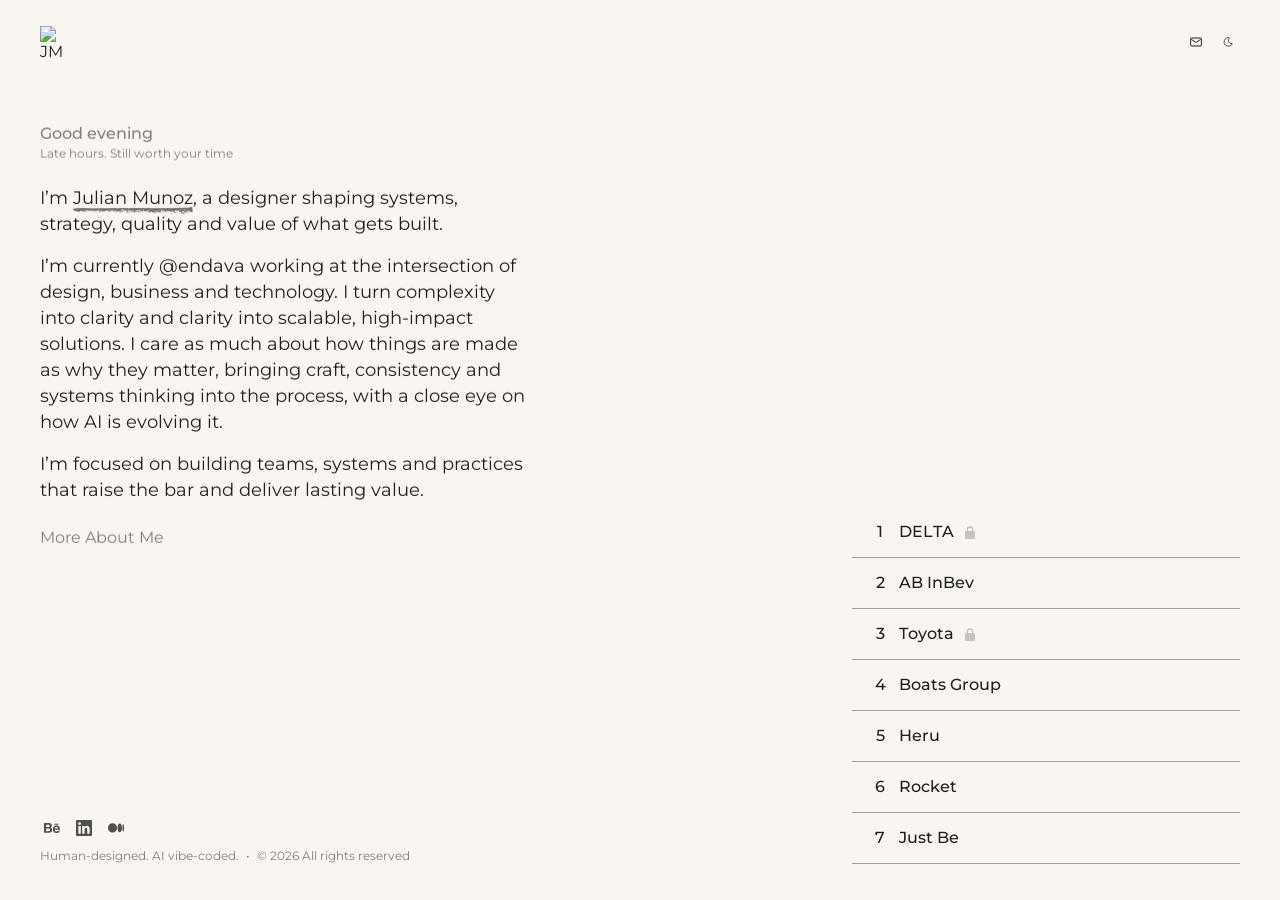
==== commit d3ea80ad: "add hover case details + mini thumbnail and hide footer" ====
--- a/index.html
+++ b/index.html
@@ -18,7 +18,12 @@
   <body class="home-body">
     <main class="home-page" aria-label="Portfolio homepage">
       <section class="home-shell">
-        <header class="home-header home-header--intro" aria-label="Main header">
+        <header
+          class="home-header home-header--intro"
+          aria-label="Main header"
+          data-header-variant="desktop"
+          data-header-case="default"
+        >
           <a class="home-brand" href="./index.html" aria-label="Julian Munoz home">
             <img
               class="home-brand__logo"
@@ -29,28 +34,80 @@
             />
           </a>
           <div class="home-header__actions" aria-label="Quick actions">
-            <button class="icon-button icon-button--mail" type="button" aria-label="Email">
-              <svg viewBox="0 0 24 24" fill="none" aria-hidden="true">
-                <path
-                  d="M4 7.5A1.5 1.5 0 0 1 5.5 6h13A1.5 1.5 0 0 1 20 7.5v9A1.5 1.5 0 0 1 18.5 18h-13A1.5 1.5 0 0 1 4 16.5v-9Z"
-                  stroke="currentColor"
-                  stroke-width="1.5"
-                />
-                <path
-                  d="m5 8 6.03 4.26a1.67 1.67 0 0 0 1.94 0L19 8"
-                  stroke="currentColor"
-                  stroke-width="1.5"
-                />
-              </svg>
+            <button
+              class="button-icon-final button-icon-final--email home-header__action home-header__action--email"
+              type="button"
+              aria-label="Get in Touch"
+              data-size="small"
+              data-tone="default"
+              data-state="enabled"
+            >
+              <span class="button-icon-final__state-layer" aria-hidden="true">
+                <span class="button-icon-final__content">
+                  <span class="button-icon-final__label">
+                    <span class="home-about__word" style="--line-word-order: 0"><span class="home-about__word-inner">Get</span></span>
+                    <span class="home-about__word" style="--line-word-order: 1"><span class="home-about__word-inner">in</span></span>
+                    <span class="home-about__word" style="--line-word-order: 2"><span class="home-about__word-inner">Touch</span></span>
+                  </span>
+                  <span class="button-icon-final__icon">
+                    <svg
+                      class="button-icon-final__icon-image button-icon-final__icon-image--small-dark"
+                      viewBox="0 0 24 24"
+                      fill="none"
+                      aria-hidden="true"
+                    >
+                      <path
+                        d="M4 7.5A1.5 1.5 0 0 1 5.5 6h13A1.5 1.5 0 0 1 20 7.5v9A1.5 1.5 0 0 1 18.5 18h-13A1.5 1.5 0 0 1 4 16.5v-9Z"
+                        stroke="#202020"
+                        stroke-width="1.5"
+                      />
+                      <path d="m5 8 6.03 4.26a1.67 1.67 0 0 0 1.94 0L19 8" stroke="#202020" stroke-width="1.5" />
+                    </svg>
+                    <svg
+                      class="button-icon-final__icon-image button-icon-final__icon-image--small-light"
+                      viewBox="0 0 24 24"
+                      fill="none"
+                      aria-hidden="true"
+                    >
+                      <path
+                        d="M4 7.5A1.5 1.5 0 0 1 5.5 6h13A1.5 1.5 0 0 1 20 7.5v9A1.5 1.5 0 0 1 18.5 18h-13A1.5 1.5 0 0 1 4 16.5v-9Z"
+                        stroke="#ffffff"
+                        stroke-width="1.5"
+                      />
+                      <path d="m5 8 6.03 4.26a1.67 1.67 0 0 0 1.94 0L19 8" stroke="#ffffff" stroke-width="1.5" />
+                    </svg>
+                  </span>
+                </span>
+              </span>
             </button>
-            <button class="icon-button icon-button--theme" type="button" aria-label="Theme">
-              <svg viewBox="0 0 24 24" fill="none" aria-hidden="true">
-                <path
-                  d="M14.64 3.45a8.5 8.5 0 1 0 5.91 11.91A7 7 0 0 1 14.64 3.45Z"
-                  stroke="currentColor"
-                  stroke-width="1.5"
-                />
-              </svg>
+            <button
+              class="button-icon-final home-header__action home-header__action--theme"
+              type="button"
+              aria-label="Theme"
+              data-size="small"
+              data-tone="default"
+              data-state="enabled"
+            >
+              <span class="button-icon-final__state-layer" aria-hidden="true">
+                <span class="button-icon-final__icon">
+                  <svg
+                    class="button-icon-final__icon-image button-icon-final__icon-image--small-dark"
+                    viewBox="0 0 24 24"
+                    fill="none"
+                    aria-hidden="true"
+                  >
+                    <path d="M14.64 3.45a8.5 8.5 0 1 0 5.91 11.91A7 7 0 0 1 14.64 3.45Z" stroke="#202020" stroke-width="1.5" />
+                  </svg>
+                  <svg
+                    class="button-icon-final__icon-image button-icon-final__icon-image--small-light"
+                    viewBox="0 0 24 24"
+                    fill="none"
+                    aria-hidden="true"
+                  >
+                    <path d="M14.64 3.45a8.5 8.5 0 1 0 5.91 11.91A7 7 0 0 1 14.64 3.45Z" stroke="#ffffff" stroke-width="1.5" />
+                  </svg>
+                </span>
+              </span>
             </button>
           </div>
         </header>
@@ -92,6 +149,16 @@
               <span class="home-about__reveal-line home-about__reveal-line--inline" style="--reveal-index: 5">More About Me</span>
             </a>
           </section>
+
+          <section class="home-case-details" id="home-case-details" aria-label="Hovered case study details">
+            <h2 class="home-case-details__title" id="home-case-title">{title}</h2>
+            <p class="home-case-details__description" id="home-case-description">{description}</p>
+            <p class="home-case-details__tags" id="home-case-tags">{tag 1}, {tag 2}, {tag 3}</p>
+          </section>
+
+          <figure class="home-mini-thumbnail" id="home-mini-thumbnail" aria-label="Hovered case study preview">
+            <img class="home-mini-thumbnail__image" id="home-mini-thumbnail-image" src="" alt="" loading="lazy" decoding="async" />
+          </figure>
 
           <section class="home-projects home-projects--delayed" aria-label="Case studies">
             <ol class="project-list" id="project-list"></ol>
--- a/css/global.css
+++ b/css/global.css
@@ -62,8 +62,7 @@
 button:hover,
 [role="button"]:hover,
 summary:hover,
-label:hover,
-.home-description p:hover {
+label:hover {
   cursor: var(--cursor-default-hovered);
 }
 
@@ -264,6 +263,132 @@
   padding: var(--spacing-4);
 }
 
+.button-icon-final__content {
+  display: inline-flex;
+  align-items: center;
+  gap: var(--spacing-4);
+}
+
+.button-icon-final__label {
+  display: inline-block;
+  font-family: var(--viewport-typography-body-default-small-default-font-family), sans-serif;
+  font-weight: var(--viewport-typography-body-default-small-default-font-weight);
+  font-size: var(--viewport-typography-body-default-small-default-font-size);
+  line-height: var(--viewport-typography-body-default-small-default-line-height);
+  letter-spacing: var(--viewport-typography-body-default-small-default-letter-spacing);
+  white-space: nowrap;
+  color: inherit;
+}
+
+.button-icon-final--email .button-icon-final__content {
+  gap: 0;
+}
+
+.button-icon-final--email .button-icon-final__state-layer {
+  border-radius: var(--border-radii-full);
+  transition:
+    padding 240ms cubic-bezier(0.22, 1, 0.36, 1),
+    background-color 160ms ease 140ms;
+}
+
+.button-icon-final--email .button-icon-final__label {
+  display: inline-flex;
+  align-items: baseline;
+  gap: 0.28em;
+  max-width: 0;
+  overflow: hidden;
+  opacity: 0;
+  visibility: hidden;
+  filter: blur(2px);
+  transform: translateX(-1px);
+  transition:
+    max-width 220ms cubic-bezier(0.22, 1, 0.36, 1),
+    opacity 160ms ease,
+    transform 220ms cubic-bezier(0.22, 1, 0.36, 1),
+    filter 220ms ease,
+    visibility 0s linear 220ms;
+}
+
+.button-icon-final--email .button-icon-final__label .home-about__word {
+  display: inline-block;
+  opacity: 0;
+  transform: translate3d(0, 0.35em, 0);
+  animation: none;
+  transition:
+    opacity 140ms ease,
+    transform 200ms cubic-bezier(0.22, 1, 0.36, 1);
+  will-change: transform, opacity;
+}
+
+.button-icon-final--email .button-icon-final__label .home-about__word-inner {
+  display: inline-block;
+}
+
+.button-icon-final--email:is(
+    :hover,
+    :focus-visible,
+    :active,
+    [data-state="hovered"],
+    [data-state="focused"],
+    [data-state="active"],
+    [data-state="pressed"]
+  )
+  .button-icon-final__state-layer {
+  padding: 4px 4px 4px 10px;
+  transition-delay: 0ms, 0ms;
+}
+
+.button-icon-final--email:is(
+    :hover,
+    :focus-visible,
+    :active,
+    [data-state="hovered"],
+    [data-state="focused"],
+    [data-state="active"],
+    [data-state="pressed"]
+  )
+  .button-icon-final__content {
+  gap: var(--spacing-8);
+}
+
+.button-icon-final--email:is(
+    :hover,
+    :focus-visible,
+    :active,
+    [data-state="hovered"],
+    [data-state="focused"],
+    [data-state="active"],
+    [data-state="pressed"]
+  )
+  .button-icon-final__label {
+  max-width: 12ch;
+  opacity: 1;
+  visibility: visible;
+  filter: blur(0);
+  transform: translateX(0);
+  transition:
+    max-width 220ms cubic-bezier(0.22, 1, 0.36, 1),
+    opacity 180ms ease,
+    transform 220ms cubic-bezier(0.22, 1, 0.36, 1),
+    filter 220ms ease,
+    visibility 0s linear 0s;
+}
+
+.button-icon-final--email:is(
+    :hover,
+    :focus-visible,
+    :active,
+    [data-state="hovered"],
+    [data-state="focused"],
+    [data-state="active"],
+    [data-state="pressed"]
+  )
+  .button-icon-final__label
+  .home-about__word {
+  animation: home-about-word-reveal 560ms cubic-bezier(0.22, 1, 0.36, 1) forwards;
+  animation-delay: calc(var(--line-word-order, 0) * 56ms);
+}
+
 .button-icon-final__icon {
   position: relative;
   display: block;
@@ -278,6 +403,11 @@
 .button-icon-final[data-size="small"] .button-icon-final__icon {
   width: 16px;
   height: 16px;
+}
+
+.button-icon-final--icon .button-icon-final__icon {
+  width: 24px;
+  height: 24px;
 }
 
 .button-icon-final__icon-image {
@@ -288,6 +418,12 @@
   display: none;
 }
 
+.button-icon-final--icon .button-icon-final__icon-image {
+  inset: 8.3333%;
+  width: auto;
+  height: auto;
+}
+
 .button-icon-final:is([data-state="pressed"], [data-state="active"], [data-state="enabled"]:active)
   .button-icon-final__icon-image {
   /* social-icon_linkedin.svg base fill is dark (#505050), force knockout in pressed state */
@@ -378,6 +514,24 @@
 
 .button-icon-final[data-state="enabled"][data-tone="inverse"]:active {
   background: #fff;
+}
+
+.button-icon-final[data-tone="default"] .button-icon-final__label {
+  color: var(--color-content-text-default-default);
+}
+
+.button-icon-final[data-tone="inverse"] .button-icon-final__label {
+  color: var(--color-content-icon-default-knockout);
+}
+
+.button-icon-final[data-tone="default"]:is([data-state="active"], [data-state="pressed"]) .button-icon-final__label,
+.button-icon-final[data-state="enabled"][data-tone="default"]:active .button-icon-final__label {
+  color: var(--color-content-icon-default-knockout);
+}
+
+.button-icon-final[data-tone="inverse"]:is([data-state="active"], [data-state="pressed"]) .button-icon-final__label,
+.button-icon-final[data-state="enabled"][data-tone="inverse"]:active .button-icon-final__label {
+  color: var(--color-content-text-default-default);
 }
 
 .button-icon-final[data-size="default"]:is(
--- a/css/home.css
+++ b/css/home.css
@@ -74,6 +74,13 @@
   justify-content: space-between;
   width: 100%;
   padding-block: var(--spacing-12);
+  --header-logo-size: 32px;
+  --header-action-gap: var(--spacing-8);
+  --header-action-padding: var(--spacing-4);
+  --header-action-radius: var(--border-radii-full);
+  --header-email-icon-width: 18px;
+  --header-email-icon-height: 16px;
+  --header-theme-icon-size: 16px;
 }
 
 .home-header--intro,
@@ -103,8 +110,8 @@
 
 .home-brand {
   display: inline-flex;
-  width: 32px;
-  height: 32px;
+  width: var(--header-logo-size);
+  height: var(--header-logo-size);
   color: inherit;
 }
 
@@ -117,7 +124,68 @@
 .home-header__actions {
   display: inline-flex;
   align-items: center;
-  gap: var(--spacing-8);
+  gap: var(--header-action-gap);
+}
+
+.home-header__action {
+  border-radius: var(--header-action-radius);
+}
+
+.home-header__action .button-icon-final__state-layer {
+  padding: var(--header-action-padding);
+}
+
+.home-header__action--email .button-icon-final__icon {
+  width: var(--header-email-icon-width);
+  height: var(--header-email-icon-height);
+}
+
+.home-header__action--theme .button-icon-final__icon {
+  width: var(--header-theme-icon-size);
+  height: var(--header-theme-icon-size);
+}
+
+.home-header__action--theme .button-icon-final__icon-image {
+  inset: 12.5%;
+  width: auto;
+  height: auto;
+}
+
+.home-header[data-header-variant="mobile"] {
+  --header-logo-size: 24px;
+  padding-block: var(--spacing-8);
+}
+
+.home-header[data-header-variant="mobile"] .home-header__action--theme {
+  order: 1;
+}
+
+.home-header[data-header-variant="mobile"] .home-header__action--email {
+  order: 2;
+}
+
+.home-header[data-header-case="inverse"] {
+  color: var(--color-content-icon-default-knockout);
+}
+
+.home-header[data-header-case="inverse"] .home-brand__logo {
+  filter: brightness(0) saturate(100%) invert(100%);
+}
+
+.home-header[data-header-case="inverse"][data-header-variant="desktop"] {
+  --header-action-padding: 3px;
+  --header-action-radius: 4px;
+  --header-email-icon-width: 18px;
+  --header-email-icon-height: 18px;
+  --header-theme-icon-size: 18px;
+}
+
+.home-header[data-header-case="inverse"][data-header-variant="mobile"] {
+  --header-action-padding: 3px;
+  --header-action-radius: 3px;
+  --header-email-icon-width: 18px;
+  --header-email-icon-height: 18px;
+  --header-theme-icon-size: 18px;
 }
 
 .icon-button {
@@ -156,16 +224,6 @@
   height: 100%;
 }
 
-.icon-button--mail svg {
-  width: 18px;
-  height: 18px;
-}
-
-.icon-button--theme svg {
-  width: 16px;
-  height: 16px;
-}
-
 .home-footer .icon-button--social {
   width: 24px;
   height: 24px;
@@ -197,6 +255,83 @@
   gap: var(--spacing-32);
 }
 
+.home-case-details {
+  display: none;
+  grid-column: 1 / span 4;
+  grid-row: 1;
+  align-self: start;
+  max-width: 100%;
+  color: var(--color-content-icon-default-knockout);
+  opacity: 0;
+  visibility: hidden;
+  pointer-events: none;
+  transform: translate3d(0, 8px, 0);
+  transition:
+    opacity 220ms ease,
+    transform 320ms cubic-bezier(0.22, 1, 0.36, 1),
+    visibility 0s linear 220ms;
+}
+
+.home-case-details__title,
+.home-case-details__description,
+.home-case-details__tags {
+  margin: 0;
+}
+
+.home-case-details__title {
+  font-family: var(--viewport-typography-body-default-medium-prominent-font-family), sans-serif;
+  font-weight: 600;
+  font-size: clamp(28px, 3.2vw, 40px);
+  line-height: 1.2;
+  letter-spacing: 0;
+}
+
+.home-case-details__description {
+  margin-top: var(--spacing-4);
+  font-family: var(--viewport-typography-body-default-medium-default-font-family), sans-serif;
+  font-weight: var(--viewport-typography-body-default-medium-default-font-weight);
+  font-size: var(--viewport-typography-body-default-medium-default-font-size);
+  line-height: var(--viewport-typography-body-default-medium-default-line-height);
+  letter-spacing: var(--viewport-typography-body-default-medium-default-letter-spacing);
+}
+
+.home-case-details__tags {
+  margin-top: var(--spacing-4);
+  font-family: var(--viewport-typography-body-default-small-default-font-family), sans-serif;
+  font-weight: var(--viewport-typography-body-default-small-default-font-weight);
+  font-size: var(--viewport-typography-body-default-small-default-font-size);
+  line-height: var(--viewport-typography-body-default-small-default-line-height);
+  letter-spacing: var(--viewport-typography-body-default-small-default-letter-spacing);
+}
+
+.home-mini-thumbnail {
+  display: none;
+  grid-column: 1 / span 4;
+  grid-row: 2;
+  justify-self: start;
+  align-self: end;
+  width: 100%;
+  max-width: 461px;
+  aspect-ratio: 1 / 1;
+  margin: 0;
+  overflow: hidden;
+  opacity: 0;
+  visibility: hidden;
+  pointer-events: none;
+  transform: translate3d(0, 8px, 0);
+  transition:
+    opacity 220ms ease,
+    transform 320ms cubic-bezier(0.22, 1, 0.36, 1),
+    visibility 0s linear 220ms;
+}
+
+.home-mini-thumbnail__image {
+  width: 100%;
+  height: 100%;
+  display: block;
+  object-fit: cover;
+}
+
 .home-about__reveal-mask {
   display: block;
   overflow: hidden;
@@ -231,6 +366,22 @@
 }
 
 .home-body--delta-thumbnail-visible .home-about {
+  opacity: 0;
+  visibility: hidden;
+  pointer-events: none;
+}
+
+.home-body--delta-thumbnail-visible .home-case-details,
+.home-body--delta-thumbnail-visible .home-mini-thumbnail {
+  display: block;
+  opacity: 1;
+  visibility: visible;
+  pointer-events: auto;
+  transform: translate3d(0, 0, 0);
+  transition-delay: 0s;
+}
+
+.home-body--delta-thumbnail-visible .home-footer {
   opacity: 0;
   visibility: hidden;
   pointer-events: none;
@@ -426,7 +577,7 @@
 
 .project-item {
   border-bottom: 1px solid var(--color-border-default-default-subtle);
-  transition: border-color 140ms ease, opacity 140ms ease;
+  transition: opacity 140ms ease;
 }
 
 .project-list:has(.project-item__link:hover) .project-item:not(:has(.project-item__link:hover)) {
@@ -442,6 +593,7 @@
 }
 
 .project-item__link {
+  --project-item-bottom-stroke-color: var(--color-border-default-default-subtle);
   position: relative;
   display: inline-flex;
   align-items: center;
@@ -461,6 +613,21 @@
     backdrop-filter 140ms ease;
 }
 
+.project-item__link::after {
+  content: "";
+  position: absolute;
+  inset: 0 0 -1px 0;
+  border-radius: inherit;
+  pointer-events: none;
+  opacity: 0;
+  box-shadow: inset 0 -1px 0 var(--project-item-bottom-stroke-color);
+  transition: opacity 140ms ease;
+}
+
+.project-item__link:is(:hover, :focus-visible, :active)::after {
+  opacity: 1;
+}
+
 .project-item__lead,
 .project-item__index,
 .project-item__name {
@@ -504,7 +671,6 @@
 .project-item__link:hover {
   cursor: var(--cursor-inverse-hovered);
   border-color: transparent;
-  border-bottom-color: var(--color-border-default-default-subtle);
   background: rgb(32 32 32 / 8%);
   backdrop-filter: blur(4px);
   box-shadow:
@@ -524,7 +690,6 @@
 
 .project-item__link:active {
   border-color: transparent;
-  border-bottom-color: var(--color-border-default-default-subtle);
   background: rgb(32 32 32 / 12%);
   backdrop-filter: blur(4px);
   box-shadow:
@@ -562,11 +727,11 @@
 
 .home-body--delta-thumbnail-visible .project-item__link {
   color: var(--color-content-icon-default-knockout);
+  --project-item-bottom-stroke-color: var(--color-content-icon-default-knockout);
 }
 
 .home-body--delta-thumbnail-visible .project-item__link:hover {
   border-color: transparent;
-  border-bottom-color: var(--color-content-icon-default-knockout);
   background: rgb(207 207 207 / 8%);
   box-shadow:
     0 1px 2px rgb(255 255 255 / 30%),
@@ -583,7 +748,6 @@
 
 .home-body--delta-thumbnail-visible .project-item__link:active {
   border-color: transparent;
-  border-bottom-color: var(--color-content-icon-default-knockout);
   background: rgb(207 207 207 / 12%);
   box-shadow:
     0 1px 2px rgb(255 255 255 / 30%),
@@ -604,41 +768,41 @@
 
 .project-thumbnail {
   position: absolute;
-  left: 50%;
-  top: 50%;
-  width: 100vw;
-  max-width: none;
-  height: auto;
-  opacity: 0;
-  transform: translate(-50%, -50%);
+  inset: 0;
+  width: 100%;
+  height: 100%;
+  object-fit: cover;
+  object-position: center;
+  opacity: 0;
+  transform: translate3d(0, 0, 0);
   transform-origin: center center;
-  transition:
-    transform 360ms cubic-bezier(0.22, 1, 0.36, 1),
-    opacity 220ms ease;
-  will-change: transform, opacity;
+  transition: none;
+  will-change: auto;
 }
 
 .project-thumbnail.is-enter-from-bottom {
-  transform: translate(-50%, calc(-50% + 24px));
+  opacity: 1;
+  transform: translate3d(0, 0, 0);
 }
 
 .project-thumbnail.is-enter-from-top {
-  transform: translate(-50%, calc(-50% - 24px));
+  opacity: 1;
+  transform: translate3d(0, 0, 0);
 }
 
 .project-thumbnail.is-visible {
   opacity: 1;
-  transform: translate(-50%, -50%);
+  transform: translate3d(0, 0, 0);
 }
 
 .project-thumbnail.is-exit-to-top {
-  opacity: 0;
-  transform: translate(-50%, calc(-50% - 24px));
+  opacity: 1;
+  transform: translate3d(0, 0, 0);
 }
 
 .project-thumbnail.is-exit-to-bottom {
-  opacity: 0;
-  transform: translate(-50%, calc(-50% + 24px));
+  opacity: 1;
+  transform: translate3d(0, 0, 0);
 }
 
 @media (prefers-reduced-motion: reduce) {
@@ -693,6 +857,12 @@
   }
 
   .project-thumbnail {
+    transition: none;
+  }
+
+  .home-case-details,
+  .home-mini-thumbnail,
+  .home-footer {
     transition: none;
   }
 }
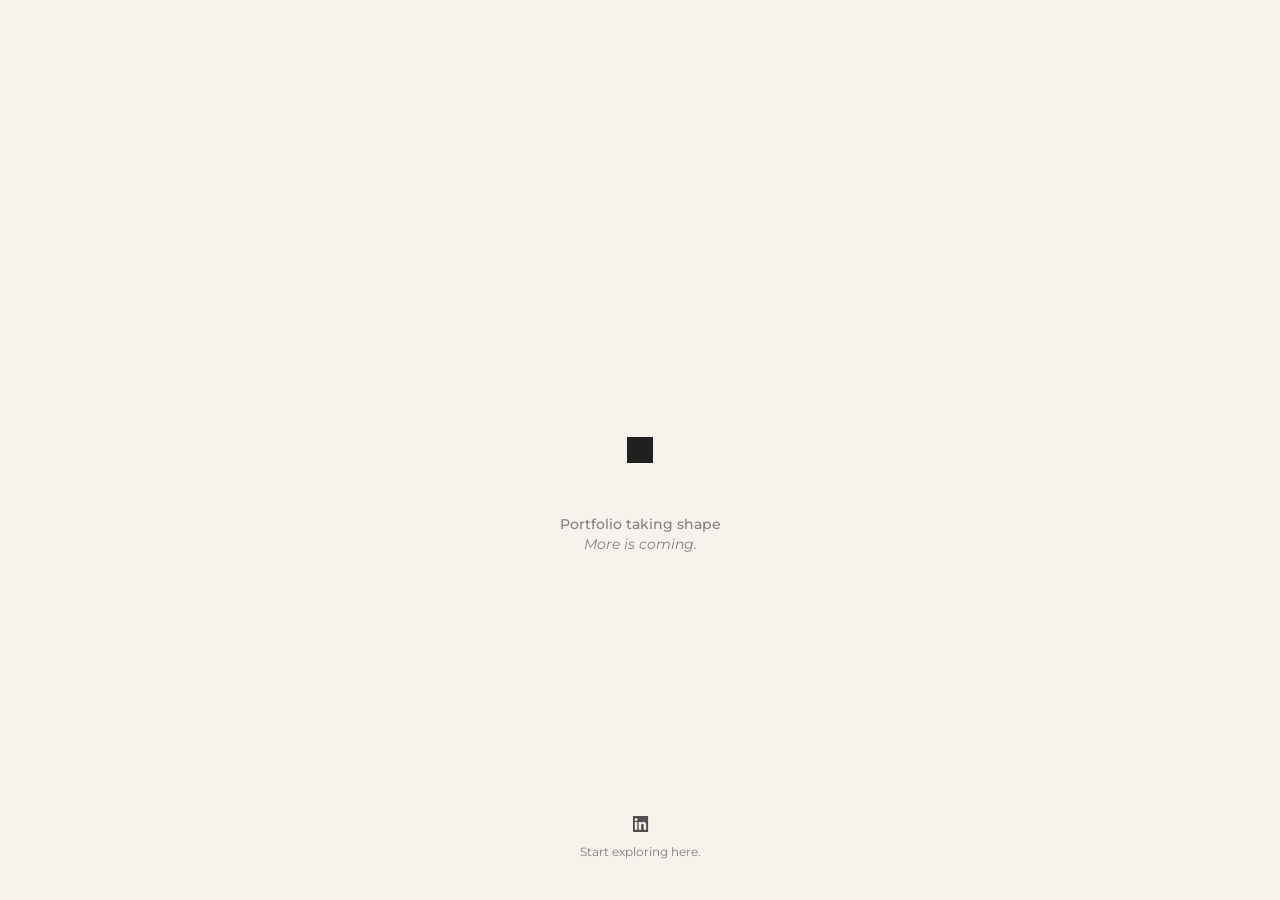
==== commit 137251cf: "fix logo and text jump" ====
--- a/index.html
+++ b/index.html
@@ -3,206 +3,75 @@
   <head>
     <meta charset="UTF-8" />
     <meta name="viewport" content="width=device-width, initial-scale=1.0, viewport-fit=cover" />
-    <meta name="theme-color" content="#f9f5f1" />
+    <meta name="theme-color" content="#f7f2ec" />
     <title>Julian Munoz</title>
     <link rel="preconnect" href="https://fonts.googleapis.com" />
     <link rel="preconnect" href="https://fonts.gstatic.com" crossorigin />
     <link
-      href="https://fonts.googleapis.com/css2?family=Montserrat:ital,wght@0,400;0,500;1,400&display=swap"
+      href="https://fonts.googleapis.com/css2?family=Montserrat:ital,wght@0,400;0,500;1,400&display=block"
       rel="stylesheet"
     />
-    <link rel="icon" type="image/svg+xml" href="./assets/brand/favicon.svg" />
+    <link rel="icon" type="image/svg+xml" href="./assets/landing/favicon.svg" />
     <link rel="stylesheet" href="./css/global.css" />
-    <link rel="stylesheet" href="./css/home.css" />
   </head>
-  <body class="home-body">
-    <main class="home-page" aria-label="Portfolio homepage">
-      <section class="home-shell">
-        <header
-          class="home-header home-header--intro"
-          aria-label="Main header"
-          data-header-variant="desktop"
-          data-header-case="default"
-        >
-          <a class="home-brand" href="./index.html" aria-label="Julian Munoz home">
+  <body>
+    <main class="viewport-grid" aria-label="Uploading portfolio screen">
+      <section class="main-container">
+        <div class="main">
+          <div class="header-logo-jm-wrap">
             <img
-              class="home-brand__logo"
-              src="https://www.figma.com/api/mcp/asset/d47eb65e-fcda-479e-8f67-1a8ba6a85bde"
+              class="header-logo-jm"
+              src="./assets/landing/logo-jm.svg"
               alt="JM logo"
-              width="32"
-              height="32"
+              width="80"
+              height="80"
             />
-          </a>
-          <div class="home-header__actions" aria-label="Quick actions">
-            <button
-              class="button-icon-final button-icon-final--email home-header__action home-header__action--email"
-              type="button"
-              aria-label="Get in Touch"
+            <span class="header-logo-jm-square" aria-hidden="true"></span>
+          </div>
+          <div class="status-text" aria-live="polite">
+            <p class="status-text__primary">Portfolio taking shape</p>
+            <p class="status-text__secondary">More is coming.</p>
+          </div>
+          <div class="cta" aria-label="Secondary call to action">
+            <a
+              class="button-icon-final"
+              href="https://www.linkedin.com/in/jemunozhi/"
+              target="_blank"
+              rel="noopener noreferrer"
+              data-tone="default"
               data-size="small"
-              data-tone="default"
               data-state="enabled"
+              aria-label="Open LinkedIn profile"
             >
-              <span class="button-icon-final__state-layer" aria-hidden="true">
-                <span class="button-icon-final__content">
-                  <span class="button-icon-final__label">
-                    <span class="home-about__word" style="--line-word-order: 0"><span class="home-about__word-inner">Get</span></span>
-                    <span class="home-about__word" style="--line-word-order: 1"><span class="home-about__word-inner">in</span></span>
-                    <span class="home-about__word" style="--line-word-order: 2"><span class="home-about__word-inner">Touch</span></span>
-                  </span>
-                  <span class="button-icon-final__icon">
-                    <svg
-                      class="button-icon-final__icon-image button-icon-final__icon-image--small-dark"
-                      viewBox="0 0 24 24"
-                      fill="none"
-                      aria-hidden="true"
-                    >
-                      <path
-                        d="M4 7.5A1.5 1.5 0 0 1 5.5 6h13A1.5 1.5 0 0 1 20 7.5v9A1.5 1.5 0 0 1 18.5 18h-13A1.5 1.5 0 0 1 4 16.5v-9Z"
-                        stroke="#202020"
-                        stroke-width="1.5"
-                      />
-                      <path d="m5 8 6.03 4.26a1.67 1.67 0 0 0 1.94 0L19 8" stroke="#202020" stroke-width="1.5" />
-                    </svg>
-                    <svg
-                      class="button-icon-final__icon-image button-icon-final__icon-image--small-light"
-                      viewBox="0 0 24 24"
-                      fill="none"
-                      aria-hidden="true"
-                    >
-                      <path
-                        d="M4 7.5A1.5 1.5 0 0 1 5.5 6h13A1.5 1.5 0 0 1 20 7.5v9A1.5 1.5 0 0 1 18.5 18h-13A1.5 1.5 0 0 1 4 16.5v-9Z"
-                        stroke="#ffffff"
-                        stroke-width="1.5"
-                      />
-                      <path d="m5 8 6.03 4.26a1.67 1.67 0 0 0 1.94 0L19 8" stroke="#ffffff" stroke-width="1.5" />
-                    </svg>
-                  </span>
+              <span class="button-icon-final__state-layer">
+                <span class="button-icon-final__icon" aria-hidden="true">
+                  <img
+                    class="button-icon-final__icon-image button-icon-final__icon-image--default-dark"
+                    src="./assets/landing/social-icon_linkedin.svg"
+                    alt=""
+                  />
+                  <img
+                    class="button-icon-final__icon-image button-icon-final__icon-image--default-light"
+                    src="./assets/landing/social-icon_linkedin.svg"
+                    alt=""
+                  />
+                  <img
+                    class="button-icon-final__icon-image button-icon-final__icon-image--small-dark"
+                    src="./assets/landing/social-icon_linkedin.svg"
+                    alt=""
+                  />
+                  <img
+                    class="button-icon-final__icon-image button-icon-final__icon-image--small-light"
+                    src="./assets/landing/social-icon_linkedin.svg"
+                    alt=""
+                  />
                 </span>
               </span>
-            </button>
-            <button
-              class="button-icon-final home-header__action home-header__action--theme"
-              type="button"
-              aria-label="Theme"
-              data-size="small"
-              data-tone="default"
-              data-state="enabled"
-            >
-              <span class="button-icon-final__state-layer" aria-hidden="true">
-                <span class="button-icon-final__icon">
-                  <svg
-                    class="button-icon-final__icon-image button-icon-final__icon-image--small-dark"
-                    viewBox="0 0 24 24"
-                    fill="none"
-                    aria-hidden="true"
-                  >
-                    <path d="M14.64 3.45a8.5 8.5 0 1 0 5.91 11.91A7 7 0 0 1 14.64 3.45Z" stroke="#202020" stroke-width="1.5" />
-                  </svg>
-                  <svg
-                    class="button-icon-final__icon-image button-icon-final__icon-image--small-light"
-                    viewBox="0 0 24 24"
-                    fill="none"
-                    aria-hidden="true"
-                  >
-                    <path d="M14.64 3.45a8.5 8.5 0 1 0 5.91 11.91A7 7 0 0 1 14.64 3.45Z" stroke="#ffffff" stroke-width="1.5" />
-                  </svg>
-                </span>
-              </span>
-            </button>
+            </a>
+            <p class="cta__caption">Start exploring here.</p>
           </div>
-        </header>
-
-        <div class="home-grid">
-          <section class="home-about" aria-label="About Julian Munoz">
-            <div class="greeting-message">
-              <p class="greeting-message__title home-about__reveal-mask">
-                <span class="home-about__reveal-line" data-reveal-group="intro" style="--reveal-index: 0">Good morning.</span>
-              </p>
-              <p class="greeting-message__subtitle home-about__reveal-mask">
-                <span class="home-about__reveal-line" data-reveal-group="intro" style="--reveal-index: 1">Fresh eyes on sharp work.</span>
-              </p>
-            </div>
-
-            <div class="home-description">
-              <p class="home-about__reveal-mask">
-                <span class="home-about__reveal-line" style="--reveal-index: 2">
-                  I’m <span class="home-description__name">Julian Munoz</span>, a designer shaping systems,
-                  strategy, quality and value of what gets built.
-                </span>
-              </p>
-              <p class="home-about__reveal-mask">
-                <span class="home-about__reveal-line" style="--reveal-index: 3">
-                  I’m currently @endava working at the intersection of design, business and technology. I turn
-                  complexity into clarity and clarity into scalable, high-impact solutions. I care as much about how
-                  things are made as why they matter, bringing craft, consistency and systems thinking into the process,
-                  with a close eye on how AI is evolving it.
-                </span>
-              </p>
-              <p class="home-about__reveal-mask">
-                <span class="home-about__reveal-line" style="--reveal-index: 4">
-                  I’m focused on building teams, systems and practices that raise the bar and deliver lasting value.
-                </span>
-              </p>
-            </div>
-
-            <a class="more-about-link home-about__reveal-mask" href="#" aria-label="More about me">
-              <span class="home-about__reveal-line home-about__reveal-line--inline" style="--reveal-index: 5">More About Me</span>
-            </a>
-          </section>
-
-          <section class="home-case-details" id="home-case-details" aria-label="Hovered case study details">
-            <h2 class="home-case-details__title" id="home-case-title">{title}</h2>
-            <p class="home-case-details__description" id="home-case-description">{description}</p>
-            <p class="home-case-details__tags" id="home-case-tags">{tag 1}, {tag 2}, {tag 3}</p>
-          </section>
-
-          <figure class="home-mini-thumbnail" id="home-mini-thumbnail" aria-label="Hovered case study preview">
-            <img class="home-mini-thumbnail__image" id="home-mini-thumbnail-image" src="" alt="" loading="lazy" decoding="async" />
-          </figure>
-
-          <section class="home-projects home-projects--delayed" aria-label="Case studies">
-            <ol class="project-list" id="project-list"></ol>
-          </section>
-
-          <footer class="home-footer home-footer--intro" aria-label="Footer">
-            <div class="home-footer__icons" aria-label="Social links">
-              <a
-                class="icon-button icon-button--social"
-                href="https://www.behance.net/jemunozhi"
-                aria-label="Behance"
-                target="_blank"
-                rel="noopener noreferrer"
-              >
-                <img src="./assets/icons/social/social-icon_behance.svg" alt="" aria-hidden="true" />
-              </a>
-
-              <a
-                class="icon-button icon-button--social"
-                href="https://www.linkedin.com/in/jemunozhi/"
-                aria-label="LinkedIn"
-                target="_blank"
-                rel="noopener noreferrer"
-              >
-                <img src="./assets/icons/social/social-icon_linkedin.svg" alt="" aria-hidden="true" />
-              </a>
-
-              <a
-                class="icon-button icon-button--social"
-                href="https://medium.com/@jemunozhi"
-                aria-label="Medium"
-                target="_blank"
-                rel="noopener noreferrer"
-              >
-                <img src="./assets/icons/social/social-icon_medium.svg" alt="" aria-hidden="true" />
-              </a>
-            </div>
-
-            <p class="home-footer__meta">Human-designed. AI vibe-coded. <span aria-hidden="true">•</span> © 2026 All rights reserved</p>
-          </footer>
         </div>
       </section>
     </main>
-    <script src="./data/projects.js"></script>
-    <script src="./js/home.js"></script>
   </body>
 </html>
--- a/css/global.css
+++ b/css/global.css
@@ -9,11 +9,6 @@
   /* color/content/icon/default/knockout */
   --color-content-icon-default-knockout: #ffffff;
 
-  /* cursor assets */
-  --cursor-default: url("../assets/cursors/cursor_default-default.svg") 8 6, auto;
-  --cursor-default-hovered: url("../assets/cursors/cursor_default-hovered.svg") 8 6, pointer;
-  --cursor-inverse-hovered: url("../assets/cursors/cursor_inverse-hovered.svg") 8 6, pointer;
-
   /* viewport/typography/body/default/small/default/* */
   --viewport-typography-body-default-small-default-font-family: "Montserrat";
   --viewport-typography-body-default-small-default-font-weight: 400;
@@ -47,23 +42,6 @@
   overflow-y: auto;
   overscroll-behavior-y: auto;
   background: var(--color-background-surface-default-default);
-  cursor: var(--cursor-default);
-}
-
-a,
-button,
-[role="button"],
-summary,
-label {
-  cursor: var(--cursor-default);
-}
-
-a:hover,
-button:hover,
-[role="button"]:hover,
-summary:hover,
-label:hover {
-  cursor: var(--cursor-default-hovered);
 }
 
 .viewport-grid {
@@ -187,8 +165,9 @@
   color: var(--color-content-text-default-subtle);
   white-space: nowrap;
   opacity: 0;
-  transform: translateX(-50%) scale(0.96);
+  transform: translateX(-50%);
   transform-origin: center;
+  will-change: opacity;
   animation: text-intro 280ms ease-out 700ms both;
 }
 
@@ -220,7 +199,8 @@
   gap: var(--spacing-8);
   border-radius: var(--border-radii-2xs);
   opacity: 0;
-  transform: translate(-50%, 8px);
+  transform: translate(-50%, 0);
+  will-change: opacity;
   animation: cta-intro 360ms ease-out 4980ms both;
 }
 
@@ -246,7 +226,7 @@
   background: transparent;
   overflow: hidden;
   padding: 0;
-  cursor: var(--cursor-default);
+  cursor: pointer;
 }
 
 .button-icon-final__state-layer {
@@ -263,132 +243,6 @@
   padding: var(--spacing-4);
 }
 
-.button-icon-final__content {
-  display: inline-flex;
-  align-items: center;
-  gap: var(--spacing-4);
-}
-
-.button-icon-final__label {
-  display: inline-block;
-  font-family: var(--viewport-typography-body-default-small-default-font-family), sans-serif;
-  font-weight: var(--viewport-typography-body-default-small-default-font-weight);
-  font-size: var(--viewport-typography-body-default-small-default-font-size);
-  line-height: var(--viewport-typography-body-default-small-default-line-height);
-  letter-spacing: var(--viewport-typography-body-default-small-default-letter-spacing);
-  white-space: nowrap;
-  color: inherit;
-}
-
-.button-icon-final--email .button-icon-final__content {
-  gap: 0;
-}
-
-.button-icon-final--email .button-icon-final__state-layer {
-  border-radius: var(--border-radii-full);
-  transition:
-    padding 240ms cubic-bezier(0.22, 1, 0.36, 1),
-    background-color 160ms ease 140ms;
-}
-
-.button-icon-final--email .button-icon-final__label {
-  display: inline-flex;
-  align-items: baseline;
-  gap: 0.28em;
-  max-width: 0;
-  overflow: hidden;
-  opacity: 0;
-  visibility: hidden;
-  filter: blur(2px);
-  transform: translateX(-1px);
-  transition:
-    max-width 220ms cubic-bezier(0.22, 1, 0.36, 1),
-    opacity 160ms ease,
-    transform 220ms cubic-bezier(0.22, 1, 0.36, 1),
-    filter 220ms ease,
-    visibility 0s linear 220ms;
-}
-
-.button-icon-final--email .button-icon-final__label .home-about__word {
-  display: inline-block;
-  opacity: 0;
-  transform: translate3d(0, 0.35em, 0);
-  animation: none;
-  transition:
-    opacity 140ms ease,
-    transform 200ms cubic-bezier(0.22, 1, 0.36, 1);
-  will-change: transform, opacity;
-}
-
-.button-icon-final--email .button-icon-final__label .home-about__word-inner {
-  display: inline-block;
-}
-
-.button-icon-final--email:is(
-    :hover,
-    :focus-visible,
-    :active,
-    [data-state="hovered"],
-    [data-state="focused"],
-    [data-state="active"],
-    [data-state="pressed"]
-  )
-  .button-icon-final__state-layer {
-  padding: 4px 4px 4px 10px;
-  transition-delay: 0ms, 0ms;
-}
-
-.button-icon-final--email:is(
-    :hover,
-    :focus-visible,
-    :active,
-    [data-state="hovered"],
-    [data-state="focused"],
-    [data-state="active"],
-    [data-state="pressed"]
-  )
-  .button-icon-final__content {
-  gap: var(--spacing-8);
-}
-
-.button-icon-final--email:is(
-    :hover,
-    :focus-visible,
-    :active,
-    [data-state="hovered"],
-    [data-state="focused"],
-    [data-state="active"],
-    [data-state="pressed"]
-  )
-  .button-icon-final__label {
-  max-width: 12ch;
-  opacity: 1;
-  visibility: visible;
-  filter: blur(0);
-  transform: translateX(0);
-  transition:
-    max-width 220ms cubic-bezier(0.22, 1, 0.36, 1),
-    opacity 180ms ease,
-    transform 220ms cubic-bezier(0.22, 1, 0.36, 1),
-    filter 220ms ease,
-    visibility 0s linear 0s;
-}
-
-.button-icon-final--email:is(
-    :hover,
-    :focus-visible,
-    :active,
-    [data-state="hovered"],
-    [data-state="focused"],
-    [data-state="active"],
-    [data-state="pressed"]
-  )
-  .button-icon-final__label
-  .home-about__word {
-  animation: home-about-word-reveal 560ms cubic-bezier(0.22, 1, 0.36, 1) forwards;
-  animation-delay: calc(var(--line-word-order, 0) * 56ms);
-}
-
 .button-icon-final__icon {
   position: relative;
   display: block;
@@ -403,11 +257,6 @@
 .button-icon-final[data-size="small"] .button-icon-final__icon {
   width: 16px;
   height: 16px;
-}
-
-.button-icon-final--icon .button-icon-final__icon {
-  width: 24px;
-  height: 24px;
 }
 
 .button-icon-final__icon-image {
@@ -418,12 +267,6 @@
   display: none;
 }
 
-.button-icon-final--icon .button-icon-final__icon-image {
-  inset: 8.3333%;
-  width: auto;
-  height: auto;
-}
-
 .button-icon-final:is([data-state="pressed"], [data-state="active"], [data-state="enabled"]:active)
   .button-icon-final__icon-image {
   /* social-icon_linkedin.svg base fill is dark (#505050), force knockout in pressed state */
@@ -440,7 +283,7 @@
 
 .button-icon-final:is([data-state="disabled"], :disabled, [aria-disabled="true"]) {
   opacity: 0.2;
-  cursor: var(--cursor-default);
+  cursor: default;
   pointer-events: none;
 }
 
@@ -514,24 +357,6 @@
 
 .button-icon-final[data-state="enabled"][data-tone="inverse"]:active {
   background: #fff;
-}
-
-.button-icon-final[data-tone="default"] .button-icon-final__label {
-  color: var(--color-content-text-default-default);
-}
-
-.button-icon-final[data-tone="inverse"] .button-icon-final__label {
-  color: var(--color-content-icon-default-knockout);
-}
-
-.button-icon-final[data-tone="default"]:is([data-state="active"], [data-state="pressed"]) .button-icon-final__label,
-.button-icon-final[data-state="enabled"][data-tone="default"]:active .button-icon-final__label {
-  color: var(--color-content-icon-default-knockout);
-}
-
-.button-icon-final[data-tone="inverse"]:is([data-state="active"], [data-state="pressed"]) .button-icon-final__label,
-.button-icon-final[data-state="enabled"][data-tone="inverse"]:active .button-icon-final__label {
-  color: var(--color-content-text-default-default);
 }
 
 .button-icon-final[data-size="default"]:is(
@@ -632,24 +457,20 @@
 @keyframes text-intro {
   0% {
     opacity: 0;
-    transform: translateX(-50%) scale(0.96);
-  }
-
-  100% {
-    opacity: 1;
-    transform: translateX(-50%) scale(1);
+  }
+
+  100% {
+    opacity: 1;
   }
 }
 
 @keyframes cta-intro {
   0% {
     opacity: 0;
-    transform: translate(-50%, 8px);
-  }
-
-  100% {
-    opacity: 1;
-    transform: translate(-50%, 0);
+  }
+
+  100% {
+    opacity: 1;
   }
 }
 
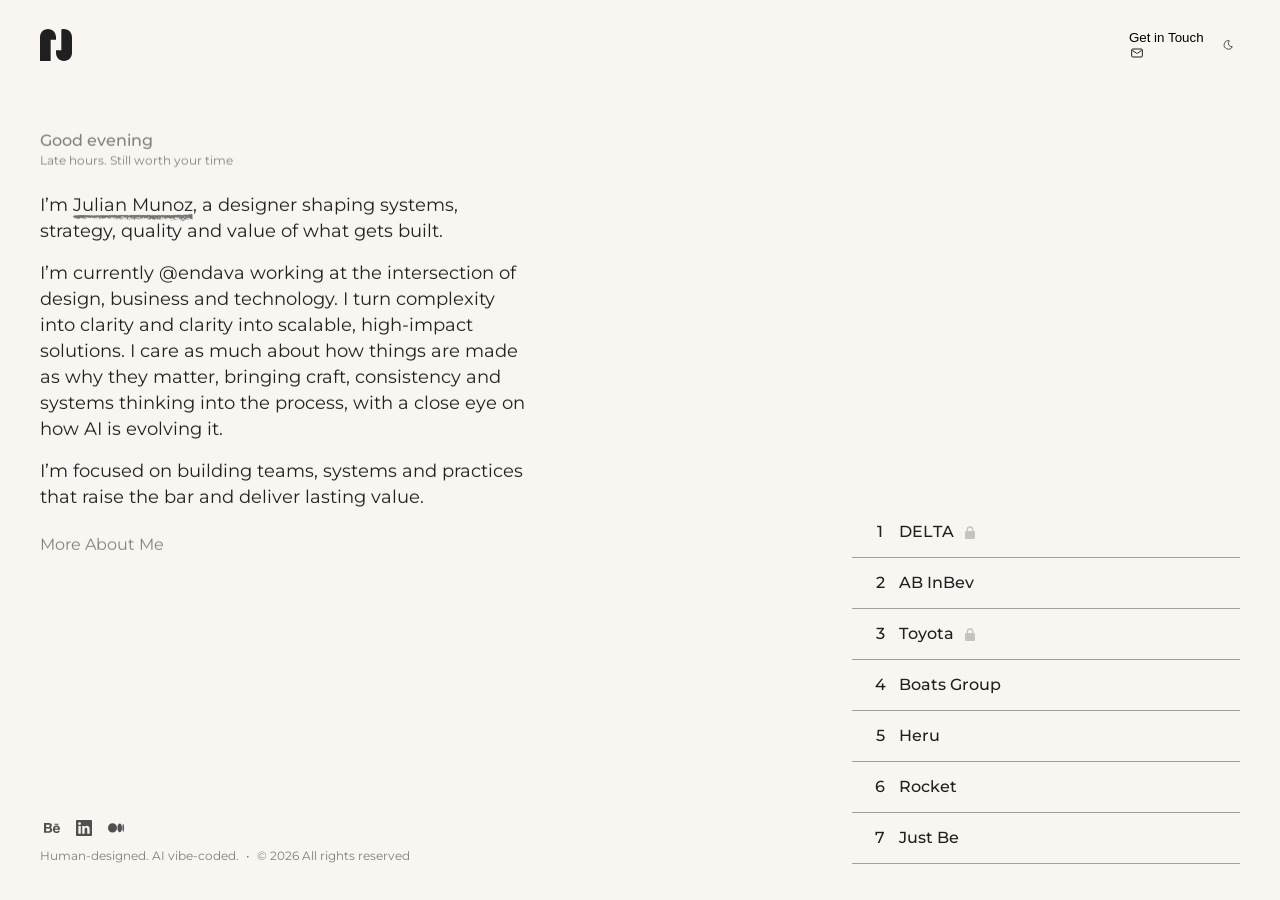
==== commit ee05aac3: "fix transition animations" ====
--- a/index.html
+++ b/index.html
@@ -3,75 +3,225 @@
   <head>
     <meta charset="UTF-8" />
     <meta name="viewport" content="width=device-width, initial-scale=1.0, viewport-fit=cover" />
-    <meta name="theme-color" content="#f7f2ec" />
+    <meta name="theme-color" content="#f9f5f1" />
     <title>Julian Munoz</title>
     <link rel="preconnect" href="https://fonts.googleapis.com" />
     <link rel="preconnect" href="https://fonts.gstatic.com" crossorigin />
     <link
-      href="https://fonts.googleapis.com/css2?family=Montserrat:ital,wght@0,400;0,500;1,400&display=block"
+      href="https://fonts.googleapis.com/css2?family=Montserrat:ital,wght@0,400;0,500;1,400&display=swap"
       rel="stylesheet"
     />
-    <link rel="icon" type="image/svg+xml" href="./assets/landing/favicon.svg" />
+    <link rel="icon" type="image/svg+xml" href="./assets/brand/favicon.svg" />
     <link rel="stylesheet" href="./css/global.css" />
+    <link rel="stylesheet" href="./css/home.css" />
   </head>
-  <body>
-    <main class="viewport-grid" aria-label="Uploading portfolio screen">
-      <section class="main-container">
-        <div class="main">
-          <div class="header-logo-jm-wrap">
+  <body class="home-body">
+    <main class="home-page" aria-label="Portfolio homepage">
+      <section class="home-shell">
+        <header
+          class="home-header home-header--intro"
+          aria-label="Main header"
+          data-header-variant="desktop"
+          data-header-case="default"
+        >
+          <a class="home-brand" href="./index.html" aria-label="Julian Munoz home">
             <img
-              class="header-logo-jm"
-              src="./assets/landing/logo-jm.svg"
-              alt="JM logo"
-              width="80"
-              height="80"
+              class="home-brand__logo home-brand__logo--default"
+              src="./assets/brand/logo_jm-default.svg"
+              alt=""
+              aria-hidden="true"
+              width="32"
+              height="32"
             />
-            <span class="header-logo-jm-square" aria-hidden="true"></span>
+            <img
+              class="home-brand__logo home-brand__logo--inverse"
+              src="./assets/brand/logo_jm-inverse.svg"
+              alt=""
+              aria-hidden="true"
+              width="32"
+              height="32"
+            />
+          </a>
+          <div class="home-header__actions" aria-label="Quick actions">
+            <button
+              class="button-icon-final button-icon-final--email home-header__action home-header__action--email"
+              type="button"
+              aria-label="Get in Touch"
+              data-size="small"
+              data-tone="default"
+              data-state="enabled"
+            >
+              <span class="button-icon-final__state-layer" aria-hidden="true">
+                <span class="button-icon-final__content">
+                  <span class="button-icon-final__label">
+                    <span class="home-about__word" style="--line-word-order: 0"><span class="home-about__word-inner">Get</span></span>
+                    <span class="home-about__word" style="--line-word-order: 1"><span class="home-about__word-inner">in</span></span>
+                    <span class="home-about__word" style="--line-word-order: 2"><span class="home-about__word-inner">Touch</span></span>
+                  </span>
+                  <span class="button-icon-final__icon">
+                    <svg
+                      class="button-icon-final__icon-image button-icon-final__icon-image--small-dark"
+                      viewBox="0 0 24 24"
+                      fill="none"
+                      aria-hidden="true"
+                    >
+                      <path
+                        d="M4 7.5A1.5 1.5 0 0 1 5.5 6h13A1.5 1.5 0 0 1 20 7.5v9A1.5 1.5 0 0 1 18.5 18h-13A1.5 1.5 0 0 1 4 16.5v-9Z"
+                        stroke="#202020"
+                        stroke-width="1.5"
+                      />
+                      <path d="m5 8 6.03 4.26a1.67 1.67 0 0 0 1.94 0L19 8" stroke="#202020" stroke-width="1.5" />
+                    </svg>
+                    <svg
+                      class="button-icon-final__icon-image button-icon-final__icon-image--small-light"
+                      viewBox="0 0 24 24"
+                      fill="none"
+                      aria-hidden="true"
+                    >
+                      <path
+                        d="M4 7.5A1.5 1.5 0 0 1 5.5 6h13A1.5 1.5 0 0 1 20 7.5v9A1.5 1.5 0 0 1 18.5 18h-13A1.5 1.5 0 0 1 4 16.5v-9Z"
+                        stroke="#ffffff"
+                        stroke-width="1.5"
+                      />
+                      <path d="m5 8 6.03 4.26a1.67 1.67 0 0 0 1.94 0L19 8" stroke="#ffffff" stroke-width="1.5" />
+                    </svg>
+                  </span>
+                </span>
+              </span>
+            </button>
+            <button
+              class="button-icon-final home-header__action home-header__action--theme"
+              type="button"
+              aria-label="Theme"
+              data-size="small"
+              data-tone="default"
+              data-state="enabled"
+            >
+              <span class="button-icon-final__state-layer" aria-hidden="true">
+                <span class="button-icon-final__icon">
+                  <svg
+                    class="button-icon-final__icon-image button-icon-final__icon-image--small-dark"
+                    viewBox="0 0 24 24"
+                    fill="none"
+                    aria-hidden="true"
+                  >
+                    <path d="M14.64 3.45a8.5 8.5 0 1 0 5.91 11.91A7 7 0 0 1 14.64 3.45Z" stroke="#202020" stroke-width="1.5" />
+                  </svg>
+                  <svg
+                    class="button-icon-final__icon-image button-icon-final__icon-image--small-light"
+                    viewBox="0 0 24 24"
+                    fill="none"
+                    aria-hidden="true"
+                  >
+                    <path d="M14.64 3.45a8.5 8.5 0 1 0 5.91 11.91A7 7 0 0 1 14.64 3.45Z" stroke="#ffffff" stroke-width="1.5" />
+                  </svg>
+                </span>
+              </span>
+            </button>
           </div>
-          <div class="status-text" aria-live="polite">
-            <p class="status-text__primary">Portfolio taking shape</p>
-            <p class="status-text__secondary">More is coming.</p>
-          </div>
-          <div class="cta" aria-label="Secondary call to action">
-            <a
-              class="button-icon-final"
-              href="https://www.linkedin.com/in/jemunozhi/"
-              target="_blank"
-              rel="noopener noreferrer"
-              data-tone="default"
-              data-size="small"
-              data-state="enabled"
-              aria-label="Open LinkedIn profile"
-            >
-              <span class="button-icon-final__state-layer">
-                <span class="button-icon-final__icon" aria-hidden="true">
-                  <img
-                    class="button-icon-final__icon-image button-icon-final__icon-image--default-dark"
-                    src="./assets/landing/social-icon_linkedin.svg"
-                    alt=""
-                  />
-                  <img
-                    class="button-icon-final__icon-image button-icon-final__icon-image--default-light"
-                    src="./assets/landing/social-icon_linkedin.svg"
-                    alt=""
-                  />
-                  <img
-                    class="button-icon-final__icon-image button-icon-final__icon-image--small-dark"
-                    src="./assets/landing/social-icon_linkedin.svg"
-                    alt=""
-                  />
-                  <img
-                    class="button-icon-final__icon-image button-icon-final__icon-image--small-light"
-                    src="./assets/landing/social-icon_linkedin.svg"
-                    alt=""
-                  />
-                </span>
-              </span>
+        </header>
+
+        <div class="home-grid">
+          <section class="home-about" aria-label="About Julian Munoz">
+            <div class="greeting-message">
+              <p class="greeting-message__title home-about__reveal-mask">
+                <span class="home-about__reveal-line" data-reveal-group="intro" style="--reveal-index: 0">Good morning.</span>
+              </p>
+              <p class="greeting-message__subtitle home-about__reveal-mask">
+                <span class="home-about__reveal-line" data-reveal-group="intro" style="--reveal-index: 1">Fresh eyes on sharp work.</span>
+              </p>
+            </div>
+
+            <div class="home-description">
+              <p class="home-about__reveal-mask">
+                <span class="home-about__reveal-line" style="--reveal-index: 2">
+                  I’m <span class="home-description__name">Julian Munoz</span>, a designer shaping systems,
+                  strategy, quality and value of what gets built.
+                </span>
+              </p>
+              <p class="home-about__reveal-mask">
+                <span class="home-about__reveal-line" style="--reveal-index: 3">
+                  I’m currently @endava working at the intersection of design, business and technology. I turn
+                  complexity into clarity and clarity into scalable, high-impact solutions. I care as much about how
+                  things are made as why they matter, bringing craft, consistency and systems thinking into the process,
+                  with a close eye on how AI is evolving it.
+                </span>
+              </p>
+              <p class="home-about__reveal-mask">
+                <span class="home-about__reveal-line" style="--reveal-index: 4">
+                  I’m focused on building teams, systems and practices that raise the bar and deliver lasting value.
+                </span>
+              </p>
+            </div>
+
+            <a class="more-about-link home-about__reveal-mask" href="#" aria-label="More about me">
+              <span class="home-about__reveal-line home-about__reveal-line--inline" style="--reveal-index: 5">More About Me</span>
             </a>
-            <p class="cta__caption">Start exploring here.</p>
-          </div>
+          </section>
+
+          <section class="home-case-details" id="home-case-details" aria-label="Hovered case study details" data-tone="inverse">
+            <h2 class="home-case-details__title" id="home-case-title">{title}</h2>
+            <p class="home-case-details__description" id="home-case-description">{description}</p>
+            <div class="home-case-details__tags" id="home-case-tags" aria-label="Case study tags">
+              <span class="home-case-tag">
+                <span class="home-case-tag__state-layer"><span class="home-case-tag__label">{tag}</span></span>
+              </span>
+              <span class="home-case-tag">
+                <span class="home-case-tag__state-layer"><span class="home-case-tag__label">{tag}</span></span>
+              </span>
+              <span class="home-case-tag">
+                <span class="home-case-tag__state-layer"><span class="home-case-tag__label">{tag}</span></span>
+              </span>
+            </div>
+          </section>
+
+          <figure class="home-mini-thumbnail" id="home-mini-thumbnail" aria-label="Hovered case study preview">
+            <img class="home-mini-thumbnail__image" id="home-mini-thumbnail-image" src="" alt="" loading="lazy" decoding="async" />
+          </figure>
+
+          <section class="home-projects home-projects--delayed" aria-label="Case studies">
+            <ol class="project-list" id="project-list"></ol>
+          </section>
+
+          <footer class="home-footer home-footer--intro" aria-label="Footer">
+            <div class="home-footer__icons" aria-label="Social links">
+              <a
+                class="icon-button icon-button--social"
+                href="https://www.behance.net/jemunozhi"
+                aria-label="Behance"
+                target="_blank"
+                rel="noopener noreferrer"
+              >
+                <img src="./assets/icons/social/social-icon_behance.svg" alt="" aria-hidden="true" />
+              </a>
+
+              <a
+                class="icon-button icon-button--social"
+                href="https://www.linkedin.com/in/jemunozhi/"
+                aria-label="LinkedIn"
+                target="_blank"
+                rel="noopener noreferrer"
+              >
+                <img src="./assets/icons/social/social-icon_linkedin.svg" alt="" aria-hidden="true" />
+              </a>
+
+              <a
+                class="icon-button icon-button--social"
+                href="https://medium.com/@jemunozhi"
+                aria-label="Medium"
+                target="_blank"
+                rel="noopener noreferrer"
+              >
+                <img src="./assets/icons/social/social-icon_medium.svg" alt="" aria-hidden="true" />
+              </a>
+            </div>
+
+            <p class="home-footer__meta">Human-designed. AI vibe-coded. <span aria-hidden="true">•</span> © 2026 All rights reserved</p>
+          </footer>
         </div>
       </section>
     </main>
+    <script src="./data/projects.js"></script>
+    <script src="./js/home.js"></script>
   </body>
 </html>
--- a/css/home.css
+++ b/css/home.css
@@ -0,0 +1,1440 @@
+:root {
+  --color-background-container-default-default: #f9f5f1;
+  --color-border-default-default-subtle: #a0a0a0;
+  --color-content-icon-default-default: #202020;
+  --color-content-icon-default-subtle: #505050;
+
+  --spacing-12: 12px;
+  --spacing-16: 16px;
+  --spacing-32: 32px;
+
+  --viewport-typography-body-default-medium-prominent-font-family: "Montserrat";
+  --viewport-typography-body-default-medium-prominent-font-weight: 500;
+  --viewport-typography-body-default-medium-prominent-font-size: 16px;
+  --viewport-typography-body-default-medium-prominent-line-height: 24px;
+  --viewport-typography-body-default-medium-prominent-letter-spacing: 0;
+
+  --viewport-typography-body-default-medium-default-font-family: "Montserrat";
+  --viewport-typography-body-default-medium-default-font-weight: 400;
+  --viewport-typography-body-default-medium-default-font-size: 16px;
+  --viewport-typography-body-default-medium-default-line-height: 24px;
+  --viewport-typography-body-default-medium-default-letter-spacing: 0;
+
+  --viewport-typography-display-small-prominent-font-family: "Montserrat";
+  --viewport-typography-display-small-prominent-font-weight: 600;
+  --viewport-typography-display-small-prominent-font-size: 32px;
+  --viewport-typography-display-small-prominent-line-height: 40px;
+  --viewport-typography-display-small-prominent-letter-spacing: 0;
+
+  --viewport-typography-body-default-large-default-font-family: "Montserrat";
+  --viewport-typography-body-default-large-default-font-weight: 400;
+  --viewport-typography-body-default-large-default-font-size: 18px;
+  --viewport-typography-body-default-large-default-line-height: 26px;
+  --viewport-typography-body-default-large-default-letter-spacing: 0;
+
+  --viewport-typography-label-medium-default-font-family: "Montserrat";
+  --viewport-typography-label-medium-default-font-weight: 400;
+  --viewport-typography-label-medium-default-font-size: 12px;
+  --viewport-typography-label-medium-default-line-height: 16px;
+  --viewport-typography-label-medium-default-letter-spacing: 0;
+
+  --viewport-typography-caption-medium-default-font-family: "Montserrat";
+  --viewport-typography-caption-medium-default-font-weight: 400;
+  --viewport-typography-caption-medium-default-font-size: 12px;
+  --viewport-typography-caption-medium-default-line-height: 16px;
+  --viewport-typography-caption-medium-default-letter-spacing: 0;
+}
+
+.home-body {
+  margin: 0;
+  min-height: 100vh;
+  position: relative;
+  isolation: isolate;
+  background: var(--color-background-container-default-default);
+  color: var(--color-content-text-default-default);
+  font-family: var(--viewport-typography-body-default-medium-default-font-family), sans-serif;
+}
+
+.home-page {
+  position: relative;
+  z-index: 1;
+  width: 100%;
+  min-height: 100vh;
+  background: transparent;
+}
+
+.home-shell {
+  display: flex;
+  flex-direction: column;
+  gap: var(--spacing-16);
+  width: 100%;
+  min-height: 100vh;
+  height: auto;
+  padding: var(--spacing-16) var(--spacing-40) 0;
+  overflow: visible;
+}
+
+.home-header {
+  display: flex;
+  align-items: center;
+  justify-content: space-between;
+  width: 100%;
+  padding-block: var(--spacing-12);
+  --header-logo-size: 32px;
+  --header-action-gap: var(--spacing-8);
+  --header-action-padding: var(--spacing-4);
+  --header-action-radius: var(--border-radii-full);
+  --header-email-icon-width: 18px;
+  --header-email-icon-height: 16px;
+  --header-theme-icon-size: 16px;
+}
+
+.home-header--intro,
+.home-footer--intro {
+  --shell-intro-duration: 460ms;
+  opacity: 0;
+  will-change: transform, opacity;
+  transition:
+    transform var(--shell-intro-duration) cubic-bezier(0.22, 1, 0.36, 1),
+    opacity var(--shell-intro-duration) ease;
+}
+
+.home-header--intro {
+  transform: translate3d(0, -10px, 0);
+}
+
+.home-footer--intro {
+  transform: translate3d(0, 10px, 0);
+}
+
+.home-header--intro.is-visible,
+.home-footer--intro.is-visible {
+  opacity: 1;
+  transform: translate3d(0, 0, 0);
+  will-change: auto;
+}
+
+.home-brand {
+  display: inline-flex;
+  position: relative;
+  width: var(--header-logo-size);
+  height: var(--header-logo-size);
+  color: inherit;
+}
+
+.home-brand__logo {
+  position: absolute;
+  inset: 0;
+  display: block;
+  width: 100%;
+  height: 100%;
+  opacity: 0;
+  transition: opacity 200ms ease;
+}
+
+.home-brand__logo--default {
+  opacity: 1;
+}
+
+.home-brand__logo--inverse {
+  opacity: 0;
+}
+
+.home-header__actions {
+  display: inline-flex;
+  align-items: center;
+  gap: var(--header-action-gap);
+}
+
+.home-header__action {
+  border-radius: var(--header-action-radius);
+}
+
+.home-header__action .button-icon-final__state-layer {
+  padding: var(--header-action-padding);
+}
+
+.home-header__action--email .button-icon-final__icon {
+  width: var(--header-email-icon-width);
+  height: var(--header-email-icon-height);
+}
+
+.home-header__action--theme .button-icon-final__icon {
+  width: var(--header-theme-icon-size);
+  height: var(--header-theme-icon-size);
+}
+
+.home-header__action--theme .button-icon-final__icon-image {
+  inset: 12.5%;
+  width: auto;
+  height: auto;
+}
+
+.home-header[data-header-variant="mobile"] {
+  --header-logo-size: 24px;
+  padding-block: var(--spacing-8);
+}
+
+.home-header[data-header-variant="mobile"] .home-header__action--theme {
+  order: 1;
+}
+
+.home-header[data-header-variant="mobile"] .home-header__action--email {
+  order: 2;
+}
+
+.home-header[data-header-case="inverse"] {
+  color: var(--color-content-icon-default-knockout);
+}
+
+.home-header[data-header-case="inverse"] .home-brand__logo--default {
+  opacity: 0;
+}
+
+.home-header[data-header-case="inverse"] .home-brand__logo--inverse {
+  opacity: 1;
+}
+
+.home-header[data-header-case="inverse"][data-header-variant="desktop"] {
+  --header-action-padding: 3px;
+  --header-action-radius: 4px;
+  --header-email-icon-width: 18px;
+  --header-email-icon-height: 18px;
+  --header-theme-icon-size: 18px;
+}
+
+.home-header[data-header-case="inverse"][data-header-variant="mobile"] {
+  --header-action-padding: 3px;
+  --header-action-radius: 3px;
+  --header-email-icon-width: 18px;
+  --header-email-icon-height: 18px;
+  --header-theme-icon-size: 18px;
+}
+
+.icon-button {
+  display: inline-flex;
+  align-items: center;
+  justify-content: center;
+  width: 26px;
+  height: 26px;
+  padding: var(--spacing-4);
+  border: 0;
+  border-radius: var(--border-radii-full);
+  background: transparent;
+  color: var(--color-content-icon-default-default);
+  text-decoration: none;
+  cursor: var(--cursor-default);
+  transition: background-color 140ms ease;
+}
+
+.icon-button:hover {
+  background: rgb(32 32 32 / 8%);
+}
+
+.icon-button:focus-visible {
+  outline: 1.5px solid #707070;
+  outline-offset: 2px;
+}
+
+.icon-button:active {
+  background: rgb(32 32 32 / 12%);
+}
+
+.icon-button svg,
+.icon-button img {
+  display: block;
+  width: 100%;
+  height: 100%;
+}
+
+.home-footer .icon-button--social {
+  width: 24px;
+  height: 24px;
+}
+
+.home-footer .icon-button--social svg,
+.home-footer .icon-button--social img {
+  width: 16px;
+  height: 16px;
+}
+
+.home-grid {
+  flex: 1 0 0;
+  min-height: 0;
+  display: grid;
+  grid-template-columns: repeat(12, minmax(0, 1fr));
+  grid-template-rows: auto auto;
+  align-content: space-between;
+  gap: var(--spacing-24);
+  padding-block: var(--spacing-40);
+  overflow: visible;
+}
+
+.home-about {
+  grid-column: 1 / span 5;
+  grid-row: 1;
+  display: flex;
+  flex-direction: column;
+  gap: var(--spacing-32);
+  opacity: 1;
+  visibility: visible;
+  transform: translate3d(0, 0, 0);
+  transition:
+    opacity 220ms cubic-bezier(0.22, 1, 0.36, 1),
+    transform 280ms cubic-bezier(0.22, 1, 0.36, 1),
+    visibility 0s linear 0s;
+}
+
+.home-case-details {
+  display: none;
+  flex-direction: column;
+  justify-content: center;
+  gap: 0;
+  grid-column: 1 / span 4;
+  grid-row: 1;
+  align-self: start;
+  width: 100%;
+  max-width: 100%;
+  opacity: 0;
+  visibility: hidden;
+  pointer-events: none;
+  transform: translate3d(0, 8px, 0);
+  transition:
+    opacity 220ms ease,
+    transform 320ms cubic-bezier(0.22, 1, 0.36, 1),
+    visibility 0s linear 220ms;
+}
+
+.home-case-details__title,
+.home-case-details__description,
+.home-case-details__tags {
+  margin: 0;
+}
+
+.home-case-details__title {
+  font-family: var(--viewport-typography-display-small-prominent-font-family), sans-serif;
+  font-weight: var(--viewport-typography-display-small-prominent-font-weight);
+  font-size: var(--viewport-typography-display-small-prominent-font-size);
+  line-height: var(--viewport-typography-display-small-prominent-line-height);
+  letter-spacing: var(--viewport-typography-display-small-prominent-letter-spacing);
+}
+
+.home-case-details__description {
+  font-family: var(--viewport-typography-body-default-small-default-font-family), sans-serif;
+  font-weight: var(--viewport-typography-body-default-small-default-font-weight);
+  font-size: var(--viewport-typography-body-default-small-default-font-size);
+  line-height: var(--viewport-typography-body-default-small-default-line-height);
+  letter-spacing: var(--viewport-typography-body-default-small-default-letter-spacing);
+  display: -webkit-box;
+  -webkit-box-orient: vertical;
+  -webkit-line-clamp: 2;
+  line-clamp: 2;
+  overflow: hidden;
+}
+
+.home-case-details__text-intro {
+  opacity: 1;
+  transform: translate3d(0, 0, 0);
+  will-change: transform, opacity;
+  animation: home-case-details-text-intro 520ms cubic-bezier(0.22, 1, 0.36, 1) both;
+  animation-delay: var(--case-details-text-delay, 0ms);
+}
+
+.home-case-details__tags {
+  display: flex;
+  align-items: flex-start;
+  flex-wrap: wrap;
+  margin-top: var(--spacing-16);
+  gap: var(--spacing-4);
+}
+
+.home-case-tag {
+  display: inline-flex;
+  align-items: center;
+  justify-content: center;
+  border-radius: var(--border-radii-full);
+}
+
+.home-case-tag--reveal {
+  opacity: 0;
+  transform: translate3d(0, 8px, 0);
+  will-change: transform, opacity;
+  animation: home-case-tag-reveal 420ms cubic-bezier(0.22, 1, 0.36, 1) forwards;
+  animation-delay: calc(var(--case-tag-start-delay, 0ms) + (var(--case-tag-order, 0) * 80ms));
+}
+
+.home-case-tag__state-layer {
+  display: inline-flex;
+  align-items: center;
+  justify-content: center;
+  padding: 2px var(--spacing-8);
+  border-radius: var(--border-radii-full);
+  background: rgb(207 207 207 / 16%);
+}
+
+.home-case-tag__label {
+  font-family: var(--viewport-typography-body-default-small-default-font-family), sans-serif;
+  font-weight: var(--viewport-typography-body-default-small-default-font-weight);
+  font-size: var(--viewport-typography-body-default-small-default-font-size);
+  line-height: var(--viewport-typography-body-default-small-default-line-height);
+  letter-spacing: var(--viewport-typography-body-default-small-default-letter-spacing);
+  white-space: nowrap;
+}
+
+.home-case-details[data-tone="default"] .home-case-details__title,
+.home-case-details[data-tone="default"] .home-case-details__description {
+  color: var(--color-content-text-default-default);
+}
+
+.home-case-details[data-tone="default"] .home-case-tag__label {
+  color: var(--color-content-text-default-default);
+  opacity: 0.6;
+}
+
+.home-case-details[data-tone="inverse"] .home-case-details__title,
+.home-case-details[data-tone="inverse"] .home-case-details__description {
+  color: var(--color-content-text-default-knockout, var(--color-content-icon-default-knockout));
+}
+
+.home-case-details[data-tone="inverse"] .home-case-tag__label {
+  color: var(--color-content-text-default-knockout, var(--color-content-icon-default-knockout));
+  opacity: 0.8;
+}
+
+.home-mini-thumbnail {
+  --mini-thumbnail-reveal-duration: 760ms;
+  --mini-thumbnail-reveal-ease: cubic-bezier(0.22, 1, 0.36, 1);
+  --mini-thumbnail-leave-duration: 420ms;
+  --mini-thumbnail-leave-opacity-duration: 220ms;
+  --mini-thumbnail-clip-start: inset(100% 0 0 0);
+  display: none;
+  grid-column: 1 / span 4;
+  grid-row: 2;
+  justify-self: start;
+  align-self: end;
+  width: 100%;
+  max-width: 461px;
+  aspect-ratio: 1 / 1;
+  margin: 0;
+  border-radius: var(--border-radii-2xs);
+  overflow: hidden;
+  opacity: 0;
+  visibility: hidden;
+  pointer-events: none;
+  transform: none;
+  transition:
+    opacity 240ms var(--mini-thumbnail-reveal-ease),
+    visibility 0s linear 220ms;
+}
+
+.home-mini-thumbnail__image {
+  width: 100%;
+  height: 100%;
+  display: block;
+  object-fit: cover;
+  clip-path: var(--mini-thumbnail-clip-start);
+  opacity: 0.92;
+  will-change: clip-path, opacity;
+  transition:
+    clip-path var(--mini-thumbnail-reveal-duration) var(--mini-thumbnail-reveal-ease),
+    opacity 380ms var(--mini-thumbnail-reveal-ease);
+}
+
+.home-about__reveal-mask {
+  display: block;
+  overflow: hidden;
+}
+
+.home-about__reveal-line {
+  display: block;
+}
+
+.home-about__word {
+  display: inline-block;
+  opacity: 0;
+  transform: translate3d(0, 0.45em, 0);
+  will-change: transform, opacity;
+  animation: home-about-word-reveal 1100ms cubic-bezier(0.22, 1, 0.36, 1) forwards;
+  animation-delay: calc(260ms + (var(--word-order, 0) * 68ms));
+}
+
+.home-about__word-inner {
+  display: inline-block;
+}
+
+.home-about__reveal-line--inline {
+  display: inline-block;
+}
+
+@keyframes home-about-word-reveal {
+  to {
+    opacity: 1;
+    transform: translate3d(0, 0, 0);
+  }
+}
+
+@keyframes home-case-details-text-intro {
+  from {
+    opacity: 0;
+    transform: translate3d(0, 10px, 0);
+  }
+
+  to {
+    opacity: 1;
+    transform: translate3d(0, 0, 0);
+  }
+}
+
+@keyframes home-case-tag-reveal {
+  to {
+    opacity: 1;
+    transform: translate3d(0, 0, 0);
+  }
+}
+
+@keyframes home-case-details-text-outro {
+  from {
+    opacity: 1;
+    transform: translate3d(0, 0, 0);
+  }
+
+  to {
+    opacity: 0;
+    transform: translate3d(0, 8px, 0);
+  }
+}
+
+@keyframes home-case-tag-outro {
+  from {
+    opacity: 1;
+    transform: translate3d(0, 0, 0);
+  }
+
+  to {
+    opacity: 0;
+    transform: translate3d(0, 6px, 0);
+  }
+}
+
+.home-case-details--outro .home-case-details__title,
+.home-case-details--outro .home-case-details__description {
+  animation: home-case-details-text-outro var(--case-details-outro-duration, 300ms) cubic-bezier(0.4, 0, 0.2, 1) both;
+}
+
+.home-case-details--outro .home-case-tag--reveal {
+  animation: home-case-tag-outro var(--case-tag-outro-duration, 240ms) cubic-bezier(0.4, 0, 0.2, 1) both;
+  animation-delay: calc(var(--case-tag-order, 0) * 20ms);
+}
+
+.home-body--delta-thumbnail-visible .home-about {
+  opacity: 0;
+  visibility: hidden;
+  pointer-events: none;
+  transform: translate3d(0, 8px, 0);
+  transition:
+    opacity 210ms cubic-bezier(0.55, 0, 0.9, 0.4),
+    transform 210ms cubic-bezier(0.55, 0, 0.9, 0.4),
+    visibility 0s linear 210ms;
+}
+
+.home-body--delta-thumbnail-visible .home-case-details,
+.home-body--delta-thumbnail-visible .home-mini-thumbnail {
+  opacity: 1;
+  visibility: visible;
+  pointer-events: auto;
+  transform: translate3d(0, 0, 0);
+  transition-delay: 0s;
+}
+
+.home-body--delta-thumbnail-visible .home-case-details {
+  display: flex;
+}
+
+.home-body--delta-thumbnail-visible .home-mini-thumbnail {
+  display: block;
+}
+
+.home-body--delta-thumbnail-visible:not(.home-body--mini-thumbnail-revealed):not(.home-body--mini-thumbnail-leaving) .home-mini-thumbnail__image {
+  clip-path: var(--mini-thumbnail-clip-start);
+  opacity: 0.92;
+  transition: none;
+}
+
+.home-body--delta-thumbnail-visible.home-body--mini-thumbnail-leaving .home-mini-thumbnail__image {
+  clip-path: var(--mini-thumbnail-clip-start);
+  opacity: 0.92;
+  transition:
+    clip-path var(--mini-thumbnail-leave-duration) var(--mini-thumbnail-reveal-ease),
+    opacity var(--mini-thumbnail-leave-opacity-duration) var(--mini-thumbnail-reveal-ease);
+}
+
+.home-body--delta-thumbnail-visible.home-body--mini-thumbnail-revealed .home-mini-thumbnail__image {
+  clip-path: inset(0 0 0 0);
+  opacity: 1;
+}
+
+.home-body--delta-thumbnail-visible[data-active-project-id] .home-mini-thumbnail {
+  --mini-thumbnail-clip-start: inset(100% 0 0 0);
+}
+
+.home-body--delta-thumbnail-visible[data-active-project-id="02"] .home-mini-thumbnail,
+.home-body--delta-thumbnail-visible[data-active-project-id="06"] .home-mini-thumbnail {
+  --mini-thumbnail-clip-start: inset(0 0 100% 0);
+}
+
+.home-body--delta-thumbnail-visible[data-active-project-id="04"] .home-mini-thumbnail {
+  --mini-thumbnail-clip-start: inset(0 100% 0 0);
+}
+
+.home-body--delta-thumbnail-visible[data-mini-thumbnail-reveal-direction="right"] .home-mini-thumbnail {
+  --mini-thumbnail-clip-start: inset(0 100% 0 0);
+}
+
+.home-body--delta-thumbnail-visible[data-mini-thumbnail-reveal-direction="left"] .home-mini-thumbnail {
+  --mini-thumbnail-clip-start: inset(0 0 0 100%);
+}
+
+.home-body--delta-thumbnail-visible[data-mini-thumbnail-reveal-direction="above"] .home-mini-thumbnail {
+  --mini-thumbnail-clip-start: inset(100% 0 0 0);
+}
+
+.home-body--delta-thumbnail-visible[data-mini-thumbnail-reveal-direction="below"] .home-mini-thumbnail {
+  --mini-thumbnail-clip-start: inset(0 0 100% 0);
+}
+
+.home-body--delta-thumbnail-visible[data-active-project-id="01"] .home-mini-thumbnail {
+  grid-column: 1 / span 6;
+  aspect-ratio: 300 / 200;
+}
+
+.home-body--delta-thumbnail-visible[data-active-project-id="02"] .home-mini-thumbnail {
+  grid-column: 1 / span 4;
+  grid-row: 1;
+  justify-self: stretch;
+  align-self: start;
+  width: 100%;
+  max-width: none;
+  aspect-ratio: 1 / 1;
+}
+
+.home-body--delta-thumbnail-visible[data-active-project-id="02"] .home-case-details {
+  grid-column: 1 / span 4;
+  grid-row: 2;
+  align-self: end;
+}
+
+.home-body--delta-thumbnail-visible[data-active-project-id="03"] .home-mini-thumbnail {
+  grid-column: 1 / span 5;
+  grid-row: 2;
+  justify-self: stretch;
+  align-self: end;
+  width: 100%;
+  max-width: none;
+  aspect-ratio: 300 / 200;
+}
+
+.home-body--delta-thumbnail-visible[data-active-project-id="05"] .home-mini-thumbnail {
+  grid-column: 1 / span 3;
+  grid-row: 2;
+  justify-self: stretch;
+  align-self: start;
+  width: 100%;
+  max-width: none;
+  aspect-ratio: 200 / 300;
+}
+
+.home-body--delta-thumbnail-visible[data-active-project-id="05"] .home-case-details {
+  grid-column: 1 / span 4;
+  grid-row: 1;
+  align-self: start;
+}
+
+.home-body--delta-thumbnail-visible[data-active-project-id] .home-mini-thumbnail {
+  grid-column: 1 / span 5;
+  grid-row: 2;
+  justify-self: stretch;
+  align-self: end;
+  width: 100%;
+  max-width: none;
+  aspect-ratio: 300 / 200;
+}
+
+.home-body--delta-thumbnail-visible[data-active-project-id] .home-case-details {
+  grid-column: 1 / span 4;
+  grid-row: 1;
+  align-self: start;
+}
+
+.home-body--delta-thumbnail-visible[data-active-project-id="02"] .home-mini-thumbnail {
+  grid-column: 1 / span 4;
+  grid-row: 1;
+  justify-self: stretch;
+  align-self: start;
+  width: 100%;
+  max-width: none;
+  aspect-ratio: 1 / 1;
+}
+
+.home-body--delta-thumbnail-visible[data-active-project-id="02"] .home-case-details {
+  grid-column: 1 / span 4;
+  grid-row: 2;
+  align-self: end;
+}
+
+.home-body--delta-thumbnail-visible[data-active-project-id="03"] .home-case-details {
+  grid-column: 1 / span 4;
+  grid-row: 1;
+  align-self: end;
+  margin-bottom: 40px;
+}
+
+.home-body--delta-thumbnail-visible[data-active-project-id="04"] .home-mini-thumbnail {
+  grid-column: 1 / span 4;
+  grid-row: 1;
+  justify-self: stretch;
+  align-self: start;
+  width: 100%;
+  max-width: none;
+  aspect-ratio: 300 / 300;
+}
+
+.home-body--delta-thumbnail-visible[data-active-project-id="04"] .home-case-details {
+  grid-column: 1 / span 4;
+  grid-row: 1;
+  align-self: start;
+  justify-self: start;
+  margin-left: calc(100% + 40px);
+}
+
+.home-body--delta-thumbnail-visible[data-active-project-id="05"] .home-mini-thumbnail {
+  grid-column: 1 / span 4;
+  grid-row: 2;
+  justify-self: stretch;
+  align-self: end;
+  width: 100%;
+  max-width: none;
+  aspect-ratio: 1 / 1;
+}
+
+.home-body--delta-thumbnail-visible[data-active-project-id="05"] .home-case-details {
+  grid-column: 1 / span 4;
+  grid-row: 1;
+  align-self: start;
+}
+
+.home-body--delta-thumbnail-visible[data-active-project-id="06"] .home-mini-thumbnail {
+  grid-column: 1 / span 4;
+  grid-row: 1;
+  justify-self: stretch;
+  align-self: start;
+  width: 100%;
+  max-width: none;
+  aspect-ratio: 1 / 1;
+}
+
+.home-body--delta-thumbnail-visible[data-active-project-id="06"] .home-case-details {
+  grid-column: 1 / span 4;
+  grid-row: 2;
+  align-self: end;
+}
+
+.home-body--delta-thumbnail-visible[data-active-project-id="01"] .home-mini-thumbnail {
+  grid-column: 1 / span 4;
+  grid-row: 2;
+  justify-self: stretch;
+  align-self: end;
+  width: 100%;
+  max-width: none;
+  aspect-ratio: 1 / 1;
+}
+
+.home-body--delta-thumbnail-visible[data-active-project-id="01"] .home-case-details {
+  grid-column: 1 / span 3;
+  grid-row: 1;
+  align-self: start;
+}
+
+.home-body--delta-thumbnail-visible .home-footer {
+  opacity: 0;
+  visibility: hidden;
+  pointer-events: none;
+}
+
+.greeting-message {
+  color: var(--color-content-text-default-subtle);
+}
+
+.greeting-message__title,
+.greeting-message__subtitle {
+  margin: 0;
+}
+
+.greeting-message__title {
+  font-family: var(--viewport-typography-body-default-medium-prominent-font-family), sans-serif;
+  font-weight: var(--viewport-typography-body-default-medium-prominent-font-weight);
+  font-size: var(--viewport-typography-body-default-medium-prominent-font-size);
+  line-height: var(--viewport-typography-body-default-medium-prominent-line-height);
+  letter-spacing: var(--viewport-typography-body-default-medium-prominent-letter-spacing);
+}
+
+.project-item__name-letter {
+  display: inline-block;
+  transition: transform 1000ms cubic-bezier(0.22, 1, 0.36, 1);
+  transition-delay: calc(var(--project-letter-order, 0) * 24ms);
+}
+
+.greeting-message__subtitle {
+  font-family: var(--viewport-typography-label-medium-default-font-family), sans-serif;
+  font-weight: var(--viewport-typography-label-medium-default-font-weight);
+  font-size: var(--viewport-typography-label-medium-default-font-size);
+  line-height: var(--viewport-typography-label-medium-default-line-height);
+  letter-spacing: var(--viewport-typography-label-medium-default-letter-spacing);
+}
+
+.home-description {
+  display: flex;
+  flex-direction: column;
+  gap: var(--spacing-16);
+  color: var(--color-content-text-default-default);
+}
+
+.home-description p {
+  margin: 0;
+  font-family: var(--viewport-typography-body-default-large-default-font-family), sans-serif;
+  font-weight: var(--viewport-typography-body-default-large-default-font-weight);
+  font-size: var(--viewport-typography-body-default-large-default-font-size);
+  line-height: var(--viewport-typography-body-default-large-default-line-height);
+  letter-spacing: var(--viewport-typography-body-default-large-default-letter-spacing);
+}
+
+.home-description .home-about__word-inner {
+  transition: transform 1100ms cubic-bezier(0.22, 1, 0.36, 1);
+  transition-delay: calc(var(--line-word-order, 0) * 36ms);
+}
+
+.home-description p:hover .home-about__word-inner {
+  transform: translate3d(0, -2px, 0);
+  animation: home-description-word-hover-highlight 700ms cubic-bezier(0.22, 1, 0.36, 1) both;
+  animation-delay: calc(var(--line-word-order, 0) * 36ms);
+}
+
+@keyframes home-description-word-hover-highlight {
+  from {
+    color: var(--color-content-text-default-subtle);
+  }
+
+  to {
+    color: var(--color-content-text-default-default);
+  }
+}
+
+.home-description__name {
+  position: relative;
+  display: inline-block;
+  text-decoration: none;
+}
+
+.home-description__name::after {
+  content: "";
+  position: absolute;
+  left: -0.02em;
+  right: -0.01em;
+  bottom: -4px;
+  height: 8px;
+  pointer-events: none;
+  background: url("../assets/home/underline-default.png") left center / 100% 100% no-repeat;
+  transform: translate3d(0, 0, 0);
+  transition: transform 1100ms cubic-bezier(0.22, 1, 0.36, 1);
+  clip-path: inset(0 100% 0 0);
+  animation: home-name-underline-reveal 620ms cubic-bezier(0.22, 1, 0.36, 1) forwards;
+  animation-delay: calc(260ms + (var(--name-underline-order, 0) * 68ms));
+}
+
+.home-description p:hover .home-description__name::after {
+  transform: translate3d(0, -2px, 0);
+}
+
+.home-description__name:hover::after {
+  background-image: url("../assets/home/underline-hovered.png?v=20260421");
+}
+
+@keyframes home-name-underline-reveal {
+  to {
+    clip-path: inset(0 0 0 0);
+  }
+}
+
+.more-about-link {
+  position: relative;
+  display: inline-block;
+  overflow: visible;
+  padding-bottom: 2px;
+  width: fit-content;
+  font-family: var(--viewport-typography-body-default-medium-default-font-family), sans-serif;
+  font-weight: var(--viewport-typography-body-default-medium-default-font-weight);
+  font-size: var(--viewport-typography-body-default-medium-default-font-size);
+  line-height: var(--viewport-typography-body-default-medium-default-line-height);
+  letter-spacing: var(--viewport-typography-body-default-medium-default-letter-spacing);
+  color: var(--color-content-text-default-subtle);
+  text-decoration: none;
+}
+
+.more-about-link::after {
+  content: "";
+  position: absolute;
+  left: 0;
+  right: 0;
+  bottom: -2px;
+  height: 1px;
+  background: currentColor;
+  clip-path: inset(0 100% 0 0);
+  transition: clip-path 620ms cubic-bezier(0.22, 1, 0.36, 1);
+}
+
+.more-about-link:is(:hover, :focus-visible)::after {
+  clip-path: inset(0 0 0 0);
+}
+
+.home-projects {
+  grid-column: 9 / span 4;
+  grid-row: 2;
+  align-self: end;
+}
+
+.home-projects--delayed {
+  --case-intro-offset-y: 6px;
+  --case-intro-duration: 420ms;
+  --case-intro-base-delay: 90ms;
+  --case-intro-stagger: 40ms;
+
+  opacity: 0;
+  transform: translate3d(0, 8px, 0);
+  pointer-events: none;
+  transition: opacity 500ms ease, transform 500ms cubic-bezier(0.22, 1, 0.36, 1);
+}
+
+.home-projects--delayed.is-visible {
+  opacity: 1;
+  transform: translate3d(0, 0, 0);
+  pointer-events: auto;
+}
+
+.project-list {
+  margin: 0;
+  padding: 0;
+  list-style: none;
+}
+
+.home-projects--delayed .project-item__link {
+  opacity: 0;
+  transform: translate3d(0, var(--case-intro-offset-y), 0);
+  will-change: transform, opacity;
+}
+
+.home-projects--delayed.is-visible .project-item__link {
+  animation: case-study-item-settle-in var(--case-intro-duration) cubic-bezier(0.22, 1, 0.36, 1) both;
+  animation-delay: calc(var(--case-intro-base-delay) + (var(--case-item-index, 0) * var(--case-intro-stagger)));
+}
+
+@keyframes case-study-item-settle-in {
+  from {
+    opacity: 0;
+    transform: translate3d(0, var(--case-intro-offset-y), 0);
+  }
+
+  to {
+    opacity: 1;
+    transform: translate3d(0, 0, 0);
+  }
+}
+
+.project-item {
+  border-bottom: 1px solid var(--color-border-default-default-subtle);
+  transition: opacity 140ms ease;
+}
+
+.project-list:has(.project-item__link:hover) .project-item:not(:has(.project-item__link:hover)) {
+  opacity: 0.5;
+}
+
+.project-item:has(.project-item__link:is(:hover, :focus-visible, :active)) {
+  border-bottom-color: transparent;
+}
+
+.project-item:has(+ .project-item .project-item__link:is(:hover, :focus-visible, :active)) {
+  border-bottom-color: transparent;
+}
+
+.project-item__link {
+  --project-item-bottom-stroke-color: var(--color-border-default-default-subtle);
+  position: relative;
+  display: inline-flex;
+  align-items: center;
+  gap: var(--spacing-8);
+  width: 100%;
+  padding: var(--spacing-12) var(--spacing-8);
+  border: 1px solid transparent;
+  border-radius: var(--border-radii-full);
+  color: var(--color-content-text-default-default);
+  text-decoration: none;
+  transition:
+    padding 140ms ease,
+    gap 140ms ease,
+    background-color 140ms ease,
+    border-color 140ms ease,
+    box-shadow 140ms ease,
+    backdrop-filter 140ms ease;
+}
+
+.project-item__link::after {
+  content: "";
+  position: absolute;
+  inset: 0 0 -1px 0;
+  border-radius: inherit;
+  pointer-events: none;
+  opacity: 0;
+  box-shadow: inset 0 -1px 0 var(--project-item-bottom-stroke-color);
+  transition: opacity 140ms ease;
+}
+
+.project-item__link:is(:hover, :focus-visible, :active)::after {
+  opacity: 1;
+}
+
+.project-item__lead,
+.project-item__index,
+.project-item__name {
+  font-family: var(--viewport-typography-body-default-medium-prominent-font-family), sans-serif;
+  font-weight: var(--viewport-typography-body-default-medium-prominent-font-weight);
+  font-size: var(--viewport-typography-body-default-medium-prominent-font-size);
+  line-height: var(--viewport-typography-body-default-medium-prominent-line-height);
+  letter-spacing: var(--viewport-typography-body-default-medium-prominent-letter-spacing);
+}
+
+.project-item__lead {
+  display: inline-flex;
+  align-items: center;
+  justify-content: center;
+  width: 0;
+  opacity: 0;
+  overflow: hidden;
+  transform: translateX(-2px);
+  transition: width 140ms ease, opacity 140ms ease, transform 140ms ease;
+}
+
+.project-item__lead-icon {
+  width: 16px;
+  height: 16px;
+  display: block;
+  flex: 0 0 16px;
+}
+
+.project-item__index {
+  width: 22px;
+  text-align: center;
+  opacity: 1;
+  margin-right: 0;
+  transition: width 140ms ease, opacity 140ms ease, margin-right 140ms ease;
+}
+
+.project-item__link:is(:hover, :focus-visible, :active) {
+  padding-left: var(--spacing-32);
+}
+
+.project-item__link:hover {
+  cursor: var(--cursor-inverse-hovered);
+  border-color: transparent;
+  background: rgb(32 32 32 / 8%);
+  backdrop-filter: blur(4px);
+  box-shadow:
+    0 1px 2px rgb(0 0 0 / 30%),
+    0 2px 6px rgb(0 0 0 / 15%);
+}
+
+.project-item__link:focus-visible {
+  outline: none;
+  border-color: var(--color-border-default-default-subtle);
+  background: rgb(32 32 32 / 8%);
+  backdrop-filter: blur(3px);
+  box-shadow:
+    0 1px 2px rgb(0 0 0 / 30%),
+    0 2px 6px rgb(0 0 0 / 15%);
+}
+
+.project-item__link:active {
+  border-color: transparent;
+  background: rgb(32 32 32 / 12%);
+  backdrop-filter: blur(4px);
+  box-shadow:
+    0 1px 2px rgb(0 0 0 / 30%),
+    0 1px 3px rgb(0 0 0 / 15%);
+}
+
+.project-item__link:is(:hover, :focus-visible, :active) .project-item__lead {
+  width: 16px;
+  opacity: 1;
+  transform: translateX(0);
+}
+
+.project-item__link:is(:hover, :focus-visible, :active) .project-item__index {
+  width: 0;
+  opacity: 0;
+  margin-right: calc(var(--spacing-8) * -1);
+}
+
+.project-item__link:is(:hover, :focus-visible, :active) .project-item__name-letter {
+  transform: translate3d(0, -2px, 0);
+}
+
+.project-item__lock {
+  margin-left: 0;
+  width: 16px;
+  height: 16px;
+  opacity: 0.3;
+  color: var(--color-content-icon-default-subtle);
+}
+
+.home-body--delta-thumbnail-visible .project-item {
+  border-bottom-color: var(--color-content-icon-default-knockout);
+}
+
+.home-body--delta-thumbnail-visible .project-item__link {
+  color: var(--color-content-icon-default-knockout);
+  --project-item-bottom-stroke-color: var(--color-content-icon-default-knockout);
+}
+
+.home-body--delta-thumbnail-visible .project-item__link:hover {
+  border-color: transparent;
+  background: rgb(207 207 207 / 8%);
+  box-shadow:
+    0 1px 2px rgb(255 255 255 / 30%),
+    0 2px 6px rgb(255 255 255 / 15%);
+}
+
+.home-body--delta-thumbnail-visible .project-item__link:focus-visible {
+  border-color: var(--color-content-icon-default-knockout);
+  background: rgb(207 207 207 / 16%);
+  box-shadow:
+    0 1px 2px rgb(255 255 255 / 30%),
+    0 2px 6px rgb(255 255 255 / 15%);
+}
+
+.home-body--delta-thumbnail-visible .project-item__link:active {
+  border-color: transparent;
+  background: rgb(207 207 207 / 12%);
+  box-shadow:
+    0 1px 2px rgb(255 255 255 / 30%),
+    0 1px 3px rgb(255 255 255 / 15%);
+}
+
+.home-body--delta-thumbnail-visible .project-item__lock {
+  color: var(--color-content-icon-default-knockout);
+}
+
+.project-thumbnail-stage {
+  --project-thumbnail-transition-duration: 420ms;
+  --project-thumbnail-transition-ease: cubic-bezier(0.22, 1, 0.36, 1);
+  --project-thumbnail-incoming-duration: 520ms;
+  --project-thumbnail-incoming-ease: cubic-bezier(0.16, 1, 0.3, 1);
+  --project-thumbnail-outgoing-ease: cubic-bezier(0.55, 0, 0.9, 0.4);
+  --project-thumbnail-incoming-delay: 56ms;
+  --project-thumbnail-overlay-peak-opacity: 0.6;
+  --project-thumbnail-overlay-release-ease: cubic-bezier(0.16, 1, 0.3, 1);
+  position: fixed;
+  inset: 0;
+  pointer-events: none;
+  overflow: hidden;
+  z-index: 0;
+}
+
+.project-thumbnail-stage--returning-home {
+  --project-thumbnail-transition-duration: 420ms;
+  --project-thumbnail-overlay-peak-opacity: 0.6;
+}
+
+.project-thumbnail {
+  position: absolute;
+  inset: 0;
+  width: 100%;
+  height: 100%;
+  object-fit: cover;
+  object-position: center;
+  opacity: 0;
+  transform: translate3d(0, 0, 0) scale(1.02);
+  transform-origin: center center;
+  transition:
+    opacity var(--project-thumbnail-incoming-duration) var(--project-thumbnail-incoming-ease),
+    transform var(--project-thumbnail-incoming-duration) var(--project-thumbnail-incoming-ease);
+  will-change: opacity, transform;
+  z-index: 1;
+}
+
+.project-thumbnail-blackout {
+  position: absolute;
+  inset: 0;
+  background: #000;
+  opacity: 0;
+  animation: none;
+  will-change: opacity;
+  z-index: 3;
+}
+
+.project-thumbnail.is-dimming {
+  opacity: 0;
+  z-index: 2;
+  transition-duration: var(--project-thumbnail-transition-duration);
+  transition-timing-function: var(--project-thumbnail-outgoing-ease);
+}
+
+.project-thumbnail-stage--blending .project-thumbnail.is-visible:not(.is-dimming) {
+  transition-delay: var(--project-thumbnail-incoming-delay);
+}
+
+@keyframes project-thumbnail-blackout-pulse {
+  0% {
+    opacity: 0;
+    animation-timing-function: cubic-bezier(0.55, 0, 0.9, 0.4);
+  }
+
+  24% {
+    opacity: var(--project-thumbnail-overlay-peak-opacity);
+    animation-timing-function: linear;
+  }
+
+  52% {
+    opacity: var(--project-thumbnail-overlay-peak-opacity);
+    animation-timing-function: var(--project-thumbnail-overlay-release-ease);
+  }
+
+  100% {
+    opacity: 0;
+  }
+}
+
+@keyframes project-thumbnail-blackout-pulse-return-home {
+  0% {
+    opacity: 0;
+    animation-timing-function: cubic-bezier(0.55, 0, 0.9, 0.4);
+  }
+
+  22% {
+    opacity: var(--project-thumbnail-overlay-peak-opacity);
+    animation-timing-function: linear;
+  }
+
+  44% {
+    opacity: var(--project-thumbnail-overlay-peak-opacity);
+    animation-timing-function: var(--project-thumbnail-overlay-release-ease);
+  }
+
+  100% {
+    opacity: 0;
+  }
+}
+
+.project-thumbnail-stage--blending .project-thumbnail-blackout {
+  animation: project-thumbnail-blackout-pulse var(--project-thumbnail-transition-duration) var(--project-thumbnail-transition-ease) both;
+}
+
+.project-thumbnail.is-enter-from-bottom {
+  opacity: 1;
+  transform: translate3d(0, 0, 0);
+}
+
+.project-thumbnail.is-enter-from-top {
+  opacity: 1;
+  transform: translate3d(0, 0, 0);
+}
+
+.project-thumbnail.is-visible {
+  opacity: 1;
+  transform: translate3d(0, 0, 0) scale(1);
+}
+
+.project-thumbnail.is-visible.is-dimming {
+  opacity: 0;
+  transform: translate3d(0, 0, 0) scale(1.02);
+  z-index: 2;
+  transition-duration: var(--project-thumbnail-transition-duration);
+  transition-timing-function: var(--project-thumbnail-outgoing-ease);
+}
+
+.project-thumbnail.is-exit-to-top {
+  opacity: 1;
+  transform: translate3d(0, 0, 0);
+}
+
+.project-thumbnail.is-exit-to-bottom {
+  opacity: 1;
+  transform: translate3d(0, 0, 0);
+}
+
+@media (prefers-reduced-motion: reduce) {
+  .home-about__word {
+    animation: none;
+    opacity: 1;
+    transform: none;
+  }
+
+  .home-description .home-about__word-inner {
+    transition: none;
+    animation: none;
+  }
+
+  .home-description p:hover .home-about__word-inner {
+    transform: none;
+    animation: none;
+  }
+
+  .project-item__name-letter {
+    transition: none;
+  }
+
+  .home-case-tag--reveal {
+    animation: none;
+    opacity: 1;
+    transform: none;
+  }
+
+  .home-case-details__text-intro {
+    animation: none;
+    opacity: 1;
+    transform: none;
+    will-change: auto;
+  }
+
+  .home-case-details--outro .home-case-details__title,
+  .home-case-details--outro .home-case-details__description,
+  .home-case-details--outro .home-case-tag--reveal {
+    animation: none;
+    opacity: 1;
+    transform: none;
+  }
+
+  .project-item__link:is(:hover, :focus-visible, :active) .project-item__name-letter {
+    transform: none;
+  }
+
+  .home-description__name::after {
+    animation: none;
+    transition: none;
+    transform: none;
+    clip-path: inset(0 0 0 0);
+  }
+
+  .home-header--intro,
+  .home-footer--intro {
+    transition: none;
+    opacity: 1;
+    transform: none;
+    will-change: auto;
+  }
+
+  .home-projects--delayed {
+    transition: none;
+  }
+
+  .home-projects--delayed .project-item__link {
+    animation: none;
+    opacity: 1;
+    transform: none;
+    will-change: auto;
+  }
+
+  .project-thumbnail {
+    transition: none;
+    will-change: auto;
+  }
+
+  .project-thumbnail-blackout {
+    transition: none;
+    animation: none;
+    opacity: 0;
+    will-change: auto;
+  }
+
+  .home-about,
+  .home-case-details,
+  .home-mini-thumbnail,
+  .home-footer {
+    transition: none;
+  }
+
+  .home-mini-thumbnail__image {
+    clip-path: inset(0 0 0 0);
+    opacity: 1;
+    transition: none;
+    will-change: auto;
+  }
+
+  .home-body--delta-thumbnail-visible.home-body--mini-thumbnail-leaving .home-mini-thumbnail__image {
+    transition: none;
+  }
+}
+
+.home-footer {
+  grid-column: 1 / span 4;
+  grid-row: 2;
+  align-self: end;
+  min-width: 0;
+  display: flex;
+  flex-direction: column;
+  gap: var(--spacing-8);
+}
+
+.home-footer__icons {
+  display: inline-flex;
+  align-items: center;
+  gap: var(--spacing-8);
+}
+
+.home-footer__meta {
+  margin: 0;
+  white-space: normal;
+  overflow-wrap: anywhere;
+  color: var(--color-content-text-default-subtle);
+  font-family: var(--viewport-typography-caption-medium-default-font-family), sans-serif;
+  font-weight: var(--viewport-typography-caption-medium-default-font-weight);
+  font-size: var(--viewport-typography-caption-medium-default-font-size);
+  line-height: var(--viewport-typography-caption-medium-default-line-height);
+  letter-spacing: var(--viewport-typography-caption-medium-default-letter-spacing);
+}
+
+.home-footer__meta span {
+  margin-inline: var(--spacing-4);
+}
+
+@media (min-width: 1024px) {
+  .home-body {
+    height: 100vh;
+    height: 100dvh;
+    min-height: 100vh;
+    min-height: 100dvh;
+    overflow: hidden;
+  }
+
+  .home-page,
+  .home-shell {
+    height: 100%;
+    min-height: 0;
+  }
+
+  .home-shell {
+    padding-top: clamp(8px, 1.5vh, 16px);
+  }
+
+  .home-grid {
+    grid-template-rows: minmax(0, 1fr) auto;
+    align-content: stretch;
+    gap: clamp(12px, 2vh, 24px);
+    padding-block: clamp(16px, 4vh, 40px);
+  }
+
+  .home-about {
+    gap: clamp(16px, 2.6vh, 32px);
+  }
+
+  .home-description {
+    gap: clamp(8px, 1.8vh, 16px);
+  }
+}
